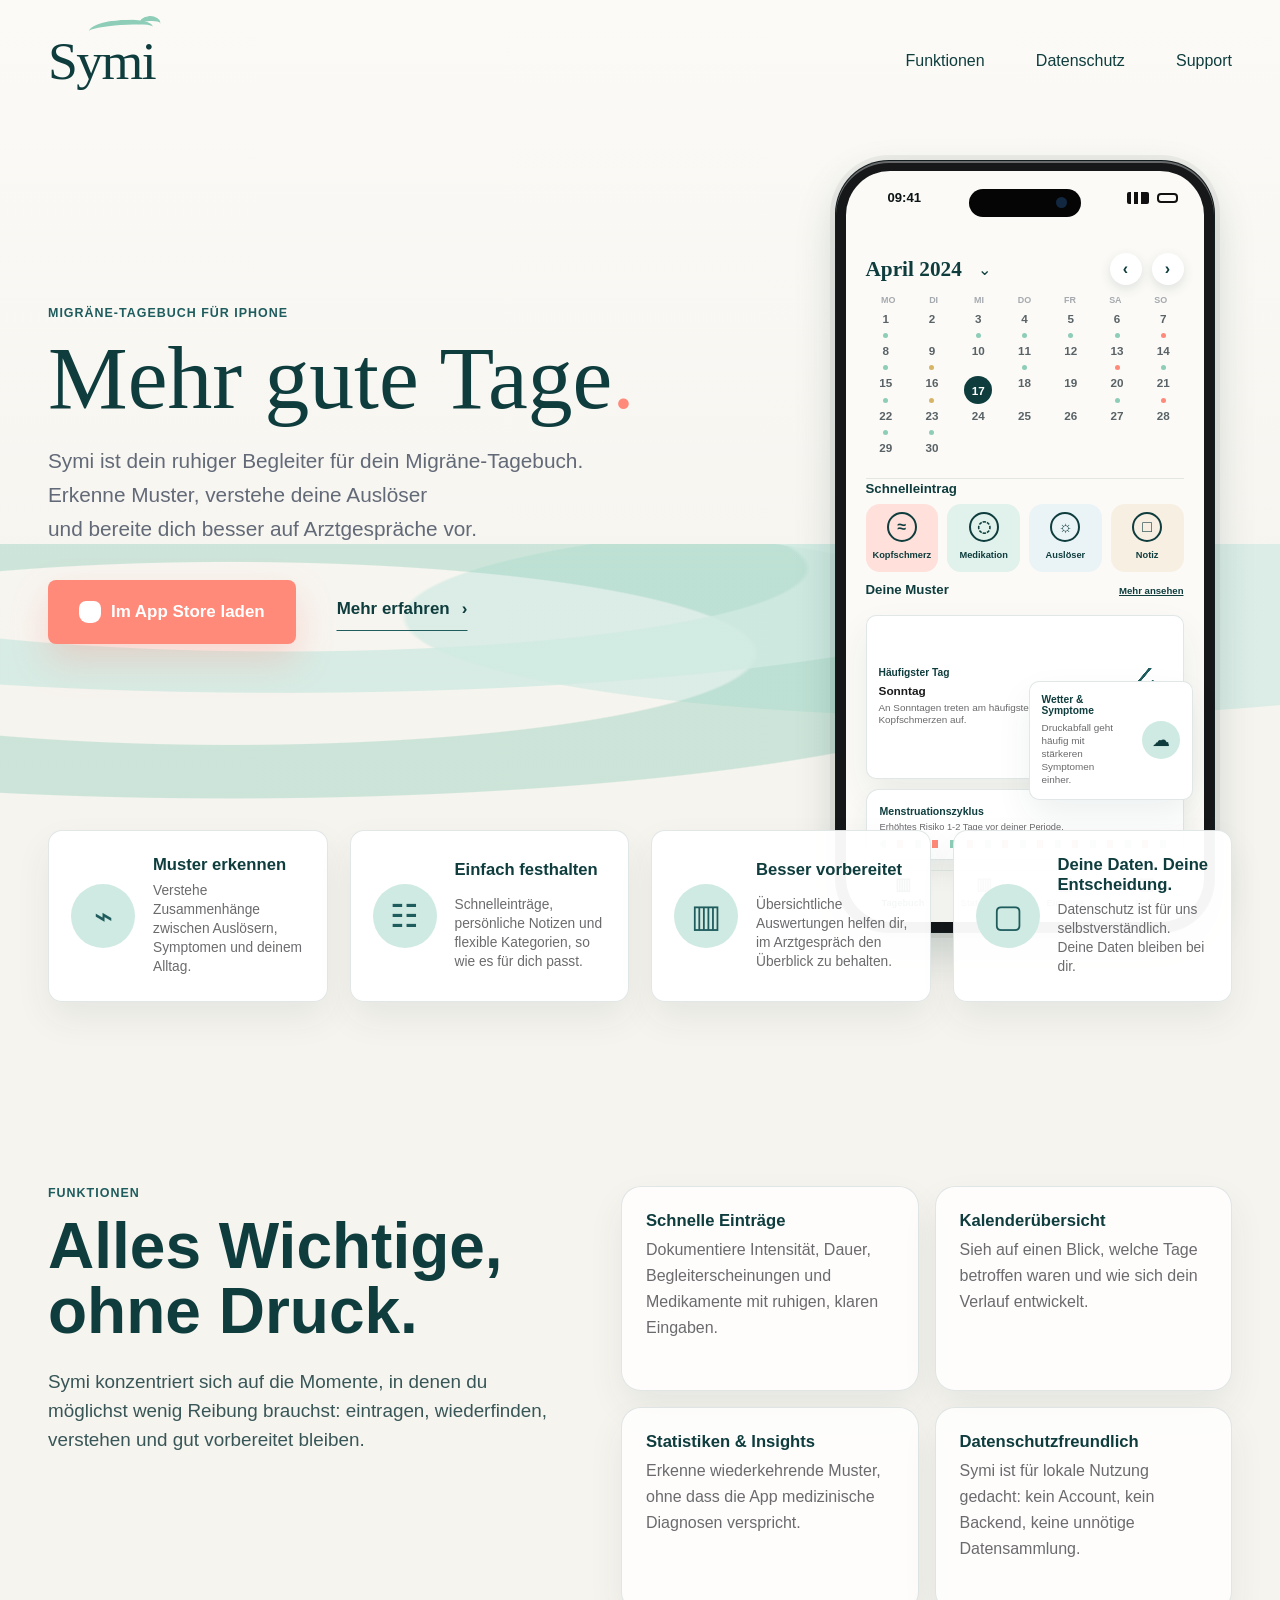
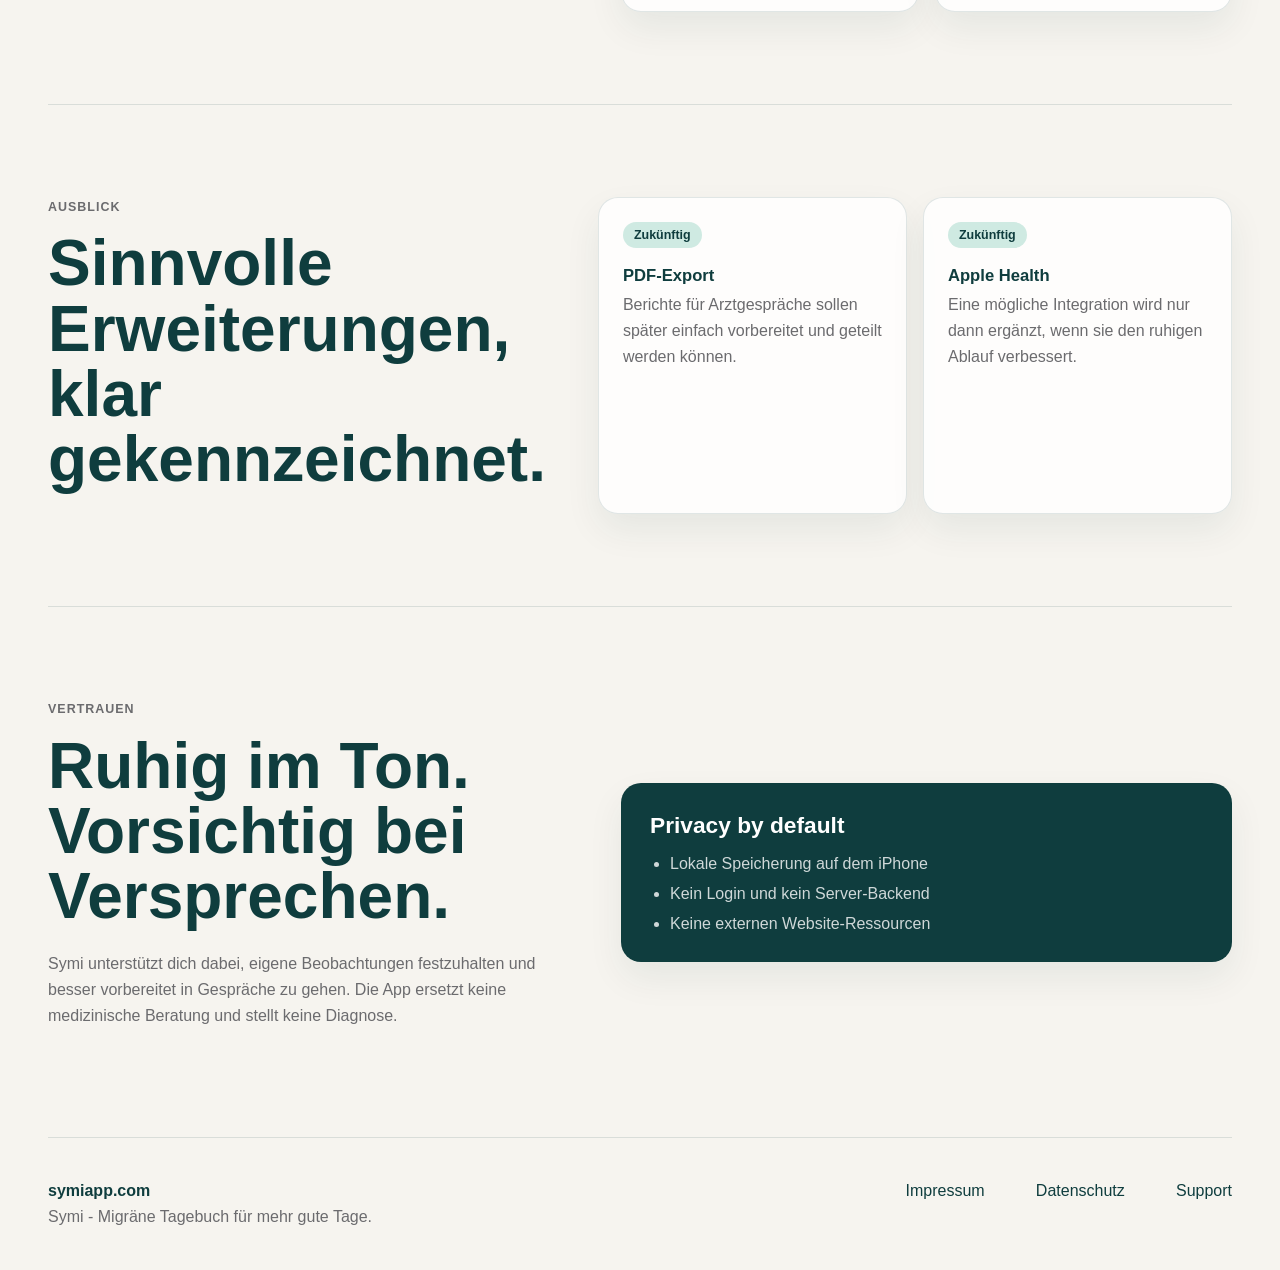
==== index.html @ 0ad56553 "init" ====
<!doctype html>
<html lang="de">
  <head>
    <meta charset="utf-8">
    <meta name="viewport" content="width=device-width, initial-scale=1">
    <title>Symi - Migräne Tagebuch</title>
    <meta name="description" content="Symi hilft dir, Migräne-Einträge einfach festzuhalten, Muster zu erkennen und mehr gute Tage zu schaffen.">
    <meta name="theme-color" content="#0F3D3E">
    <meta name="color-scheme" content="light">
    <link rel="canonical" href="https://symiapp.com/">
    <link rel="icon" href="/favicon.png" type="image/png">
    <link rel="apple-touch-icon" href="/apple-touch-icon.png">

    <meta property="og:type" content="website">
    <meta property="og:site_name" content="Symi">
    <meta property="og:title" content="Symi - Migräne Tagebuch">
    <meta property="og:description" content="Symi hilft dir, Migräne-Einträge einfach festzuhalten, Muster zu erkennen und mehr gute Tage zu schaffen.">
    <meta property="og:url" content="https://symiapp.com/">
    <meta property="og:image" content="https://symiapp.com/assets/icon-1024.png">
    <meta name="twitter:card" content="summary_large_image">
    <meta name="twitter:title" content="Symi - Migräne Tagebuch">
    <meta name="twitter:description" content="Symi hilft dir, Migräne-Einträge einfach festzuhalten, Muster zu erkennen und mehr gute Tage zu schaffen.">
    <link rel="stylesheet" href="/styles.css">
    <script type="application/ld+json">
      {
        "@context": "https://schema.org",
        "@type": "SoftwareApplication",
        "name": "Symi",
        "applicationCategory": "HealthApplication",
        "operatingSystem": "iOS",
        "description": "Symi hilft dir, Migräne-Einträge einfach festzuhalten, Muster zu erkennen und Arztgespräche besser vorzubereiten.",
        "url": "https://symiapp.com/"
      }
    </script>
  </head>
  <body>
    <header class="site-header" aria-label="Hauptnavigation">
      <a class="brand wordmark" href="/" aria-label="Symi Startseite">
        <span class="wordmark-wave" aria-hidden="true"></span>
        <span>Symi</span>
      </a>
      <nav class="nav-links" aria-label="Seitennavigation">
        <a href="#funktionen">Funktionen</a>
        <a href="/privacy/">Datenschutz</a>
        <a href="/support.html">Support</a>
      </nav>
    </header>

    <main>
      <section class="hero" aria-labelledby="hero-title">
        <div class="hero-copy">
          <p class="eyebrow">Migräne-Tagebuch für iPhone</p>
          <h1 id="hero-title">Mehr gute Tage<span>.</span></h1>
          <p class="hero-subline">
            Symi ist dein ruhiger Begleiter für dein Migräne-Tagebuch.<br>
            Erkenne Muster, verstehe deine Auslöser<br>
            und bereite dich besser auf Arztgespräche vor.
          </p>
          <div class="hero-actions" id="app-store">
            <a class="button button-primary" href="https://apps.apple.com/app/id6761906025" rel="noopener">
              <span class="apple-mark" aria-hidden="true"></span>
              Im App Store laden
            </a>
            <a class="button button-secondary" href="#funktionen">Mehr erfahren <span aria-hidden="true">›</span></a>
          </div>
        </div>

        <div class="product-stage" aria-label="Symi App Vorschau">
          <div class="phone" role="img" aria-label="Vorschau der Symi App mit Kalender, schnellem Eintrag und Musterkarten">
            <div class="phone-status" aria-hidden="true">
              <span>09:41</span>
              <i></i>
              <b></b>
            </div>
            <div class="phone-island"></div>
            <div class="app-screen">
              <div class="app-topbar">
                <strong>April 2024</strong>
                <span aria-hidden="true">⌄</span>
                <div class="calendar-arrows" aria-hidden="true"><i>‹</i><i>›</i></div>
              </div>
              <div class="calendar-card">
                <div class="weekdays" aria-hidden="true"><span>MO</span><span>DI</span><span>MI</span><span>DO</span><span>FR</span><span>SA</span><span>SO</span></div>
                <div class="calendar-grid" aria-hidden="true">
                  <span>1<i></i></span><span>2</span><span>3<i></i></span><span>4<i></i></span><span>5<i></i></span><span>6<i></i></span><span>7<i class="coral"></i></span>
                  <span>8<i></i></span><span>9<i class="gold"></i></span><span>10</span><span>11<i></i></span><span>12</span><span>13<i class="coral"></i></span><span>14<i></i></span>
                  <span>15<i></i></span><span>16<i class="gold"></i></span><span class="selected">17</span><span>18</span><span>19</span><span>20<i></i></span><span>21<i class="coral"></i></span>
                  <span>22<i></i></span><span>23<i></i></span><span>24</span><span>25</span><span>26</span><span>27</span><span>28</span>
                  <span>29</span><span>30</span><span></span><span></span><span></span><span></span><span></span>
                </div>
              </div>
              <div class="quick-entry">
                <p>Schnelleintrag</p>
                <div>
                  <button type="button" class="entry-chip coral"><span>≈</span>Kopfschmerz</button>
                  <button type="button" class="entry-chip sage"><span>◌</span>Medikation</button>
                  <button type="button" class="entry-chip blue"><span>☼</span>Auslöser</button>
                  <button type="button" class="entry-chip cream"><span>□</span>Notiz</button>
                </div>
              </div>
              <div class="patterns-head">
                <strong>Deine Muster</strong>
                <a href="#funktionen">Mehr ansehen</a>
              </div>
              <div class="insight-card">
                <div>
                  <strong>Häufigster Tag</strong>
                  <b>Sonntag</b>
                  <p>An Sonntagen treten am häufigsten Kopfschmerzen auf.</p>
                </div>
                <span class="mini-chart" aria-hidden="true"></span>
              </div>
              <div class="insight-card small">
                <div>
                  <strong>Wetter & Symptome</strong>
                  <p>Druckabfall geht häufig mit stärkeren Symptomen einher.</p>
                </div>
                <span class="cloud-mark" aria-hidden="true">☁</span>
              </div>
              <div class="cycle-card">
                <strong>Menstruationszyklus</strong>
                <p>Erhöhtes Risiko 1-2 Tage vor deiner Periode.</p>
                <span aria-hidden="true"></span>
              </div>
              <div class="tabbar" aria-hidden="true">
                <span class="active">Tagebuch</span>
                <span>Statistiken</span>
                <span>Einträge</span>
                <span>Mehr</span>
              </div>
            </div>
          </div>
        </div>
      </section>

      <section class="benefit-strip" id="funktionen" aria-label="Nutzen">
        <article>
          <span class="benefit-icon chart-icon" aria-hidden="true"></span>
          <h2>Muster erkennen</h2>
          <p>Verstehe Zusammenhänge zwischen Auslösern, Symptomen und deinem Alltag.</p>
        </article>
        <article>
          <span class="benefit-icon list-icon" aria-hidden="true"></span>
          <h2>Einfach festhalten</h2>
          <p>Schnelleinträge, persönliche Notizen und flexible Kategorien, so wie es für dich passt.</p>
        </article>
        <article>
          <span class="benefit-icon bars-icon" aria-hidden="true"></span>
          <h2>Besser vorbereitet</h2>
          <p>Übersichtliche Auswertungen helfen dir, im Arztgespräch den Überblick zu behalten.</p>
        </article>
        <article>
          <span class="benefit-icon lock-icon" aria-hidden="true"></span>
          <h2>Deine Daten. Deine Entscheidung.</h2>
          <p>Datenschutz ist für uns selbstverständlich. Deine Daten bleiben bei dir.</p>
        </article>
      </section>

      <section class="section two-column" aria-labelledby="features-title">
        <div>
          <p class="eyebrow">Funktionen</p>
          <h2 id="features-title">Alles Wichtige, ohne Druck.</h2>
          <p class="section-lead">
            Symi konzentriert sich auf die Momente, in denen du möglichst wenig Reibung brauchst:
            eintragen, wiederfinden, verstehen und gut vorbereitet bleiben.
          </p>
        </div>
        <div class="feature-list">
          <article class="feature-card">
            <h3>Schnelle Einträge</h3>
            <p>Dokumentiere Intensität, Dauer, Begleiterscheinungen und Medikamente mit ruhigen, klaren Eingaben.</p>
          </article>
          <article class="feature-card">
            <h3>Kalenderübersicht</h3>
            <p>Sieh auf einen Blick, welche Tage betroffen waren und wie sich dein Verlauf entwickelt.</p>
          </article>
          <article class="feature-card">
            <h3>Statistiken & Insights</h3>
            <p>Erkenne wiederkehrende Muster, ohne dass die App medizinische Diagnosen verspricht.</p>
          </article>
          <article class="feature-card">
            <h3>Datenschutzfreundlich</h3>
            <p>Symi ist für lokale Nutzung gedacht: kein Account, kein Backend, keine unnötige Datensammlung.</p>
          </article>
        </div>
      </section>

      <section class="section roadmap" aria-labelledby="roadmap-title">
        <div>
          <p class="eyebrow">Ausblick</p>
          <h2 id="roadmap-title">Sinnvolle Erweiterungen, klar gekennzeichnet.</h2>
        </div>
        <div class="roadmap-items">
          <article>
            <span>Zukünftig</span>
            <h3>PDF-Export</h3>
            <p>Berichte für Arztgespräche sollen später einfach vorbereitet und geteilt werden können.</p>
          </article>
          <article>
            <span>Zukünftig</span>
            <h3>Apple Health</h3>
            <p>Eine mögliche Integration wird nur dann ergänzt, wenn sie den ruhigen Ablauf verbessert.</p>
          </article>
        </div>
      </section>

      <section class="section trust" id="datenschutz" aria-labelledby="trust-title">
        <div class="trust-content">
          <p class="eyebrow">Vertrauen</p>
          <h2 id="trust-title">Ruhig im Ton. Vorsichtig bei Versprechen.</h2>
          <p>
            Symi unterstützt dich dabei, eigene Beobachtungen festzuhalten und besser vorbereitet in Gespräche zu gehen.
            Die App ersetzt keine medizinische Beratung und stellt keine Diagnose.
          </p>
        </div>
        <div class="privacy-panel">
          <strong>Privacy by default</strong>
          <ul>
            <li>Lokale Speicherung auf dem iPhone</li>
            <li>Kein Login und kein Server-Backend</li>
            <li>Keine externen Website-Ressourcen</li>
          </ul>
        </div>
      </section>
    </main>

    <footer class="site-footer">
      <div>
        <strong>symiapp.com</strong>
        <p>Symi - Migräne Tagebuch für mehr gute Tage.</p>
      </div>
      <nav aria-label="Footer">
        <a href="/impressum.html">Impressum</a>
        <a href="/privacy/">Datenschutz</a>
        <a href="/support.html">Support</a>
      </nav>
    </footer>
  </body>
</html>
---- styles.css ----
:root {
  --petrol: #0f3d3e;
  --petrol-light: #1f5c5e;
  --sage: #8ecdb8;
  --sage-soft: #cfeae2;
  --coral: #ff8a7a;
  --coral-soft: #ffd1c9;
  --warm: #f6f4ef;
  --card: #ffffff;
  --text: #1c1c1e;
  --muted: #6b6b6e;
  --line: rgba(15, 61, 62, 0.12);
  --shadow: 0 24px 70px rgba(15, 61, 62, 0.16);
  --serif: ui-serif, "New York", "Iowan Old Style", "Palatino Linotype", Palatino, Georgia, serif;
  font-family: -apple-system, BlinkMacSystemFont, "SF Pro Display", "SF Pro Text", "Segoe UI", sans-serif;
  color: var(--text);
  background: var(--warm);
}

* {
  box-sizing: border-box;
}

html {
  overflow-x: clip;
  scroll-behavior: smooth;
}

body {
  min-width: 320px;
  margin: 0;
  overflow-x: clip;
  background: linear-gradient(180deg, #fbfaf6 0%, var(--warm) 44rem);
  color: var(--text);
}

body::before {
  position: absolute;
  top: 34rem;
  left: 0;
  z-index: 0;
  width: 100%;
  height: 19rem;
  content: "";
  background:
    radial-gradient(120% 80% at 22% 8%, transparent 0 34%, rgba(207, 234, 226, 0.82) 34.4% 51%, transparent 51.4%),
    radial-gradient(120% 88% at 18% 36%, transparent 0 34%, rgba(142, 205, 184, 0.42) 34.4% 54%, transparent 54.4%),
    radial-gradient(110% 78% at 78% 24%, rgba(207, 234, 226, 0.72) 0 42%, transparent 42.4%);
  opacity: 0.95;
  pointer-events: none;
}

a {
  color: inherit;
  text-decoration: none;
}

img {
  display: block;
  max-width: 100%;
}

.site-header,
.hero,
.benefit-strip,
.section,
.site-footer,
.simple-page {
  position: relative;
  z-index: 1;
  width: min(1490px, calc(100% - 96px));
  margin-inline: auto;
}

.site-header {
  display: flex;
  align-items: center;
  justify-content: space-between;
  gap: 24px;
  padding: 38px 0 0;
}

.brand {
  display: inline-flex;
  align-items: center;
  position: relative;
  gap: 12px;
  color: var(--petrol);
  font-family: var(--serif);
  font-size: clamp(3rem, 4.2vw, 4.8rem);
  font-weight: 500;
  line-height: 0.86;
  letter-spacing: -0.03em;
}

.wordmark-wave {
  position: absolute;
  top: -18px;
  right: 2px;
  width: 64px;
  height: 18px;
  border-top: 5px solid var(--sage);
  border-radius: 50%;
  transform: rotate(-4deg);
}

.wordmark-wave::after {
  position: absolute;
  top: -7px;
  right: -8px;
  width: 22px;
  height: 12px;
  border-top: 5px solid var(--sage);
  border-radius: 50%;
  content: "";
}

.nav-links,
.site-footer nav {
  display: flex;
  align-items: center;
  gap: clamp(32px, 4vw, 62px);
  color: var(--petrol);
  font-size: clamp(1rem, 1.2vw, 1.28rem);
  font-weight: 520;
}

.nav-links a,
.site-footer a {
  border-radius: 999px;
}

.nav-links a:focus-visible,
.site-footer a:focus-visible,
.button:focus-visible,
.entry-chip:focus-visible {
  outline: 3px solid rgba(255, 138, 122, 0.42);
  outline-offset: 4px;
}

.hero {
  display: grid;
  grid-template-columns: minmax(500px, 1fr) minmax(310px, 0.56fr);
  gap: 28px;
  align-items: center;
  min-height: 0;
  padding: 76px 0 74px;
}

.eyebrow {
  margin: 0 0 14px;
  color: var(--petrol-light);
  font-size: 0.78rem;
  font-weight: 760;
  letter-spacing: 0.08em;
  text-transform: uppercase;
}

h1,
h2,
h3,
p {
  margin-top: 0;
}

h1 {
  max-width: 860px;
  margin-bottom: 22px;
  color: var(--petrol);
  font-family: var(--serif);
  font-size: clamp(5rem, 7vw, 8.9rem);
  font-weight: 500;
  line-height: 0.98;
  letter-spacing: 0;
}

h1 span {
  color: var(--coral);
}

.hero-subline {
  max-width: 760px;
  margin-bottom: 34px;
  color: #626977;
  font-size: clamp(1.3rem, 1.6vw, 1.62rem);
  line-height: 1.64;
}

.hero-actions {
  display: flex;
  flex-wrap: wrap;
  gap: 40px;
  align-items: center;
  margin-bottom: 20px;
}

.button {
  display: inline-flex;
  align-items: center;
  justify-content: center;
  min-height: 64px;
  padding: 0 30px;
  border: 1px solid transparent;
  border-radius: 8px;
  font-size: 1.06rem;
  font-weight: 760;
  transition: transform 180ms ease, box-shadow 180ms ease, background 180ms ease;
}

.button:hover {
  transform: translateY(-2px);
}

.button-primary {
  background: var(--coral);
  color: white;
  box-shadow: 0 16px 36px rgba(255, 138, 122, 0.28);
}

.button-secondary {
  min-height: 38px;
  padding: 0 0 7px;
  border-color: transparent;
  border-bottom-color: var(--petrol-light);
  border-radius: 0;
  background: transparent;
  color: var(--petrol);
  box-shadow: none;
  gap: 12px;
}

.apple-mark {
  display: inline-grid;
  width: 22px;
  height: 22px;
  place-items: center;
  margin-right: 10px;
  border-radius: 7px 7px 9px 9px;
  background: white;
  color: white;
  font-size: 0;
}

.trust-note {
  max-width: 520px;
  color: var(--muted);
  font-size: 0.98rem;
  line-height: 1.55;
}

.product-stage {
  position: relative;
  display: grid;
  place-items: center;
  align-self: end;
  height: 650px;
  min-height: 650px;
}

.product-stage::before {
  display: none;
}

.phone {
  position: absolute;
  top: 0;
  left: 50%;
  width: min(380px, 30vw);
  aspect-ratio: 0.492;
  padding: 10px;
  border: 1px solid rgba(15, 61, 62, 0.16);
  border-radius: 54px;
  background: #151719;
  box-shadow:
    0 2px 0 rgba(255, 255, 255, 0.35) inset,
    0 18px 40px rgba(15, 61, 62, 0.18),
    0 0 0 5px rgba(0, 0, 0, 0.05);
  transform: translateX(-50%);
}

.phone-island {
  position: absolute;
  top: 28px;
  left: 50%;
  z-index: 3;
  width: 112px;
  height: 28px;
  border-radius: 999px;
  background: #050506;
  transform: translateX(-50%);
}

.phone-island::after {
  position: absolute;
  top: 8px;
  right: 14px;
  width: 11px;
  height: 11px;
  border-radius: 50%;
  background: #112840;
  content: "";
}

.phone-status {
  position: absolute;
  top: 29px;
  right: 28px;
  left: 28px;
  z-index: 4;
  display: flex;
  align-items: center;
  justify-content: space-between;
  padding-inline: 24px 8px;
  color: #0b1314;
  font-size: 0.82rem;
  font-weight: 800;
}

.phone-status i {
  width: 22px;
  height: 12px;
  margin-left: auto;
  border-radius: 2px;
  background: linear-gradient(90deg, #111 18%, transparent 18% 32%, #111 32% 50%, transparent 50% 64%, #111 64%);
}

.phone-status b {
  width: 21px;
  height: 10px;
  margin-left: 8px;
  border: 2px solid #111;
  border-radius: 4px;
}

.app-screen {
  display: grid;
  grid-template-rows: auto auto auto auto 1fr auto auto;
  height: 100%;
  gap: 10px;
  padding: 82px 20px 14px;
  overflow: hidden;
  border-radius: 44px;
  background: #fbfaf6;
}

.app-topbar,
.insight-card {
  display: flex;
  align-items: center;
  gap: 16px;
}

.app-topbar {
  justify-content: flex-start;
  color: var(--petrol);
}

.app-topbar strong {
  display: inline-block;
  color: var(--petrol);
  font-family: var(--serif);
  font-size: 1.33rem;
  font-weight: 600;
}

.calendar-arrows {
  display: flex;
  gap: 10px;
  margin-left: auto;
}

.calendar-arrows i {
  display: grid;
  width: 32px;
  height: 32px;
  place-items: center;
  border-radius: 50%;
  background: white;
  box-shadow: 0 4px 12px rgba(15, 61, 62, 0.12);
  color: var(--petrol);
  font-style: normal;
  font-weight: 800;
}

.quick-entry {
  padding-top: 2px;
  border-top: 1px solid rgba(15, 61, 62, 0.1);
}

.quick-entry p,
.patterns-head strong {
  margin: 0 0 8px;
  color: var(--petrol);
  font-size: 0.83rem;
  font-weight: 800;
}

.quick-entry > div {
  display: grid;
  grid-template-columns: repeat(4, minmax(0, 1fr));
  gap: 9px;
}

.entry-chip {
  display: grid;
  gap: 5px;
  min-height: 68px;
  padding: 8px 4px;
  border: 0;
  border-radius: 14px;
  color: var(--petrol);
  font: inherit;
  font-size: 0.58rem;
  font-weight: 720;
  line-height: 1.05;
}

.entry-chip span {
  display: grid;
  width: 30px;
  height: 30px;
  place-items: center;
  margin-inline: auto;
  border: 2px solid currentColor;
  border-radius: 50%;
  font-size: 1rem;
}

.entry-chip.coral {
  background: #ffe0da;
}

.entry-chip.sage {
  background: #e1f1eb;
}

.entry-chip.blue {
  background: #eaf4f7;
}

.entry-chip.cream {
  background: #f8efe3;
}

.calendar-card,
.insight-card,
.feature-card,
.benefit-strip article,
.roadmap article,
.privacy-panel {
  border: 1px solid var(--line);
  border-radius: 20px;
  background: rgba(255, 255, 255, 0.82);
  box-shadow: 0 16px 36px rgba(15, 61, 62, 0.07);
}

.calendar-card {
  padding: 0;
  border: 0;
  background: transparent;
  box-shadow: none;
}

.weekdays,
.calendar-grid {
  display: grid;
  grid-template-columns: repeat(7, 1fr);
}

.weekdays {
  margin-bottom: 7px;
  color: #a5aaaf;
  font-size: 0.56rem;
  font-weight: 800;
  text-align: center;
}

.calendar-grid {
  gap: 5px 6px;
}

.calendar-grid span {
  position: relative;
  display: grid;
  min-height: 27px;
  place-items: start center;
  color: #596266;
  font-size: 0.73rem;
  font-weight: 720;
}

.calendar-grid span i {
  position: absolute;
  bottom: 1px;
  width: 5px;
  height: 5px;
  border-radius: 50%;
  background: var(--sage);
}

.calendar-grid span i.coral {
  background: var(--coral);
}

.calendar-grid span i.gold {
  background: #d7b566;
}

.calendar-grid .selected {
  width: 28px;
  height: 28px;
  min-height: 28px;
  place-items: center;
  border-radius: 50%;
  background: var(--petrol);
  color: white;
  justify-self: center;
}

.insight-card {
  justify-content: space-between;
  padding: 12px;
  border-radius: 10px;
  background: white;
}

.insight-card strong {
  display: block;
  margin-bottom: 6px;
  color: var(--petrol);
  font-size: 0.64rem;
}

.insight-card b {
  display: block;
  color: var(--text);
  font-size: 0.74rem;
}

.insight-card p {
  margin: 4px 0 0;
  color: var(--muted);
  font-size: 0.62rem;
  line-height: 1.3;
}

.insight-card.small {
  position: absolute;
  right: 21px;
  bottom: 132px;
  width: calc(50% - 25px);
  min-height: 86px;
}

.patterns-head {
  display: flex;
  align-items: baseline;
  justify-content: space-between;
}

.patterns-head a {
  color: var(--petrol);
  font-size: 0.6rem;
  font-weight: 800;
  text-decoration: underline;
}

.mini-chart {
  width: 70px;
  height: 58px;
  background:
    radial-gradient(circle at 9% 78%, var(--petrol-light) 0 2px, transparent 2.4px),
    radial-gradient(circle at 30% 54%, var(--petrol-light) 0 2px, transparent 2.4px),
    radial-gradient(circle at 50% 70%, var(--petrol-light) 0 2px, transparent 2.4px),
    radial-gradient(circle at 70% 25%, var(--petrol-light) 0 2px, transparent 2.4px),
    linear-gradient(130deg, transparent 0 35%, var(--petrol-light) 35.5% 38%, transparent 38.5% 100%);
}

.cloud-mark {
  display: grid;
  flex: 0 0 38px;
  width: 38px;
  height: 38px;
  place-items: center;
  border-radius: 50%;
  background: var(--sage-soft);
  color: var(--petrol);
  font-size: 1.1rem;
}

.cycle-card {
  padding: 11px 13px;
  border: 1px solid var(--line);
  border-radius: 13px;
  background: white;
  box-shadow: 0 12px 24px rgba(15, 61, 62, 0.07);
}

.cycle-card strong {
  color: var(--petrol);
  font-size: 0.66rem;
}

.cycle-card p {
  margin: 3px 0 8px;
  color: var(--muted);
  font-size: 0.58rem;
}

.cycle-card span {
  display: block;
  height: 8px;
  border-radius: 999px;
  background: repeating-linear-gradient(90deg, var(--sage) 0 6px, transparent 6px 17px, var(--coral) 17px 23px, transparent 23px 35px);
}

.tabbar {
  display: grid;
  grid-template-columns: repeat(4, 1fr);
  gap: 6px;
  padding-top: 3px;
  border-top: 1px solid rgba(15, 61, 62, 0.08);
  color: #81878a;
  font-size: 0.58rem;
  font-weight: 700;
  text-align: center;
}

.tabbar span::before {
  display: block;
  margin-bottom: 3px;
  color: inherit;
  font-size: 1.05rem;
  content: "▥";
}

.tabbar .active {
  color: var(--petrol);
}

.benefit-strip {
  display: grid;
  grid-template-columns: repeat(4, 1fr);
  gap: 22px;
  margin-top: -54px;
  padding-bottom: 92px;
}

.benefit-strip article {
  display: grid;
  grid-template-columns: 64px 1fr;
  column-gap: 18px;
  align-items: center;
  min-height: 122px;
  padding: 24px 22px;
  border-radius: 14px;
  background: rgba(255, 255, 255, 0.96);
}

.benefit-icon {
  display: grid;
  grid-row: 1 / span 2;
  width: 64px;
  height: 64px;
  place-items: center;
  border-radius: 50%;
  background: var(--sage-soft);
  color: var(--petrol);
}

.benefit-strip h2,
.feature-card h3,
.roadmap h3 {
  grid-column: 2;
  margin-bottom: 6px;
  color: var(--petrol);
  font-size: 1.04rem;
  line-height: 1.2;
}

.benefit-strip p,
.feature-card p,
.roadmap p,
.trust p,
.simple-page p,
.simple-page li {
  color: var(--muted);
  line-height: 1.62;
}

.benefit-strip p {
  grid-column: 2;
  margin: 0;
  font-size: 0.86rem;
  line-height: 1.38;
}

.chart-icon::before,
.list-icon::before,
.bars-icon::before,
.lock-icon::before {
  color: var(--petrol-light);
  font-size: 2rem;
  font-weight: 500;
}

.chart-icon::before {
  content: "⌁";
}

.list-icon::before {
  content: "☷";
}

.bars-icon::before {
  content: "▥";
}

.lock-icon::before {
  content: "▢";
}

.section {
  padding: 92px 0;
}

.two-column,
.trust {
  display: grid;
  grid-template-columns: 0.82fr 1fr;
  gap: 72px;
  align-items: start;
}

.section h2,
.simple-page h1 {
  max-width: 650px;
  margin-bottom: 22px;
  color: var(--petrol);
  font-size: clamp(2.45rem, 5vw, 4.25rem);
  line-height: 1.02;
  letter-spacing: 0;
}

.section-lead {
  max-width: 560px;
  color: #385657;
  font-size: 1.18rem;
  line-height: 1.55;
}

.feature-list {
  display: grid;
  grid-template-columns: repeat(2, 1fr);
  gap: 16px;
}

.feature-card {
  min-height: 205px;
  padding: 24px;
}

.roadmap {
  display: grid;
  grid-template-columns: 0.76fr 1fr;
  gap: 52px;
  border-block: 1px solid var(--line);
}

.roadmap-items {
  display: grid;
  grid-template-columns: repeat(2, 1fr);
  gap: 16px;
}

.roadmap article {
  padding: 24px;
}

.roadmap span {
  display: inline-block;
  margin-bottom: 18px;
  padding: 6px 11px;
  border-radius: 999px;
  background: var(--sage-soft);
  color: var(--petrol);
  font-size: 0.78rem;
  font-weight: 760;
}

.trust {
  align-items: center;
}

.privacy-panel {
  padding: 28px;
  background: var(--petrol);
  color: white;
}

.privacy-panel strong {
  display: block;
  margin-bottom: 16px;
  font-size: 1.42rem;
}

.privacy-panel ul {
  display: grid;
  gap: 12px;
  margin: 0;
  padding-left: 20px;
}

.privacy-panel li {
  color: rgba(255, 255, 255, 0.8);
}

.site-footer {
  display: flex;
  align-items: flex-start;
  justify-content: space-between;
  gap: 28px;
  padding: 44px 0;
  border-top: 1px solid var(--line);
  color: var(--petrol);
}

.site-footer p {
  margin: 8px 0 0;
  color: var(--muted);
}

.simple-page {
  max-width: 820px;
  padding: 72px 0 120px;
}

.simple-page h1 {
  font-size: clamp(2.6rem, 8vw, 5rem);
}

.simple-page h2 {
  margin-top: 42px;
  color: var(--petrol);
}

.simple-page a {
  color: var(--petrol);
  font-weight: 720;
  text-decoration: underline;
  text-decoration-color: rgba(15, 61, 62, 0.28);
  text-underline-offset: 4px;
}

.simple-card {
  padding: 26px;
  border: 1px solid var(--line);
  border-radius: 20px;
  background: white;
  box-shadow: 0 16px 36px rgba(15, 61, 62, 0.06);
}

@media (max-width: 900px) {
  .site-header {
    align-items: flex-start;
  }

  .nav-links {
    gap: 14px;
    font-size: 0.9rem;
  }

  .hero,
  .two-column,
  .roadmap,
  .trust {
    grid-template-columns: 1fr;
  }

  .hero {
    gap: 30px;
    min-height: auto;
    padding-top: 54px;
  }

  .product-stage {
    min-height: auto;
  }

  .benefit-strip {
    grid-template-columns: repeat(2, 1fr);
    margin-top: 0;
  }
}

@media (min-width: 901px) and (max-width: 1100px) {
  .site-header,
  .hero,
  .benefit-strip,
  .section,
  .site-footer,
  .simple-page {
    width: min(100% - 96px, 1120px);
  }

  body::before {
    top: 29rem;
    height: 17rem;
  }

  .brand {
    font-size: 3.55rem;
  }

  .hero {
    grid-template-columns: minmax(440px, 1fr) minmax(260px, 0.56fr);
    gap: 20px;
    padding: 42px 0 18px;
  }

  h1 {
    max-width: 560px;
    font-size: clamp(4.2rem, 7vw, 5rem);
  }

  .hero-subline {
    font-size: 1.16rem;
    line-height: 1.52;
  }

  .product-stage {
    height: 370px;
    min-height: 370px;
  }

  .phone {
    width: min(252px, 26vw);
  }

  .app-screen {
    gap: 8px;
    padding-inline: 15px;
  }

  .entry-chip {
    min-height: 58px;
  }

  .insight-card.small {
    bottom: 108px;
  }

  .benefit-strip {
    margin-top: -8px;
    gap: 14px;
  }

  .benefit-strip article {
    grid-template-columns: 52px 1fr;
    min-height: 116px;
    padding: 18px;
  }

  .benefit-icon {
    width: 52px;
    height: 52px;
  }

  .benefit-strip h2 {
    font-size: 0.9rem;
  }

  .benefit-strip p {
    font-size: 0.74rem;
  }
}

@media (max-width: 640px) {
  .site-header,
  .hero,
  .benefit-strip,
  .section,
  .site-footer,
  .simple-page {
    width: min(100% - 28px, 1120px);
  }

  .site-header,
  .site-footer {
    flex-direction: column;
  }

  .site-header {
    gap: 18px;
    padding-top: 20px;
  }

  .nav-links,
  .site-footer nav {
    width: 100%;
    justify-content: space-between;
    gap: 10px;
  }

  h1 {
    margin-bottom: 16px;
    font-size: clamp(3.15rem, 15vw, 5.1rem);
  }

  .hero {
    gap: 20px;
    padding: 32px 0 38px;
  }

  .hero-subline {
    margin-bottom: 22px;
    font-size: 1.08rem;
  }

  .hero-actions,
  .button {
    width: 100%;
  }

  .trust-note {
    display: none;
  }

  .product-stage {
    height: 132px;
    min-height: 132px;
    overflow: hidden;
  }

  .product-stage::before {
    width: 260px;
  }

  .phone {
    width: min(158px, 50vw);
    padding: 9px;
    border-radius: 30px;
  }

  .phone-speaker {
    top: 9px;
    width: 48px;
    height: 5px;
  }

  .app-screen {
    gap: 8px;
    padding: 28px 10px 10px;
    border-radius: 23px;
  }

  .app-topbar strong {
    font-size: 0.86rem;
  }

  .quick-entry {
    gap: 5px;
  }

  .entry-chip {
    min-height: 25px;
    font-size: 0.56rem;
  }

  .intensity-card,
  .calendar-card,
  .insight-card {
    padding: 10px;
    border-radius: 14px;
  }

  .scale {
    gap: 5px;
    margin-top: 7px;
  }

  .scale i {
    height: 26px;
  }

  .calendar-head {
    margin-bottom: 8px;
    font-size: 0.72rem;
  }

  .calendar-grid {
    gap: 4px;
  }

  .calendar-grid span {
    border-radius: 5px;
  }

  .insight-icon {
    flex-basis: 28px;
    width: 28px;
    height: 28px;
    border-radius: 10px;
  }

  .insight-card p {
    font-size: 0.62rem;
  }

  .benefit-strip,
  .feature-list,
  .roadmap-items {
    grid-template-columns: 1fr;
  }

  .section {
    padding: 70px 0;
  }

  .benefit-strip {
    padding-bottom: 44px;
  }
}

@media (prefers-reduced-motion: reduce) {
  *,
  *::before,
  *::after {
    scroll-behavior: auto !important;
    transition: none !important;
  }
}
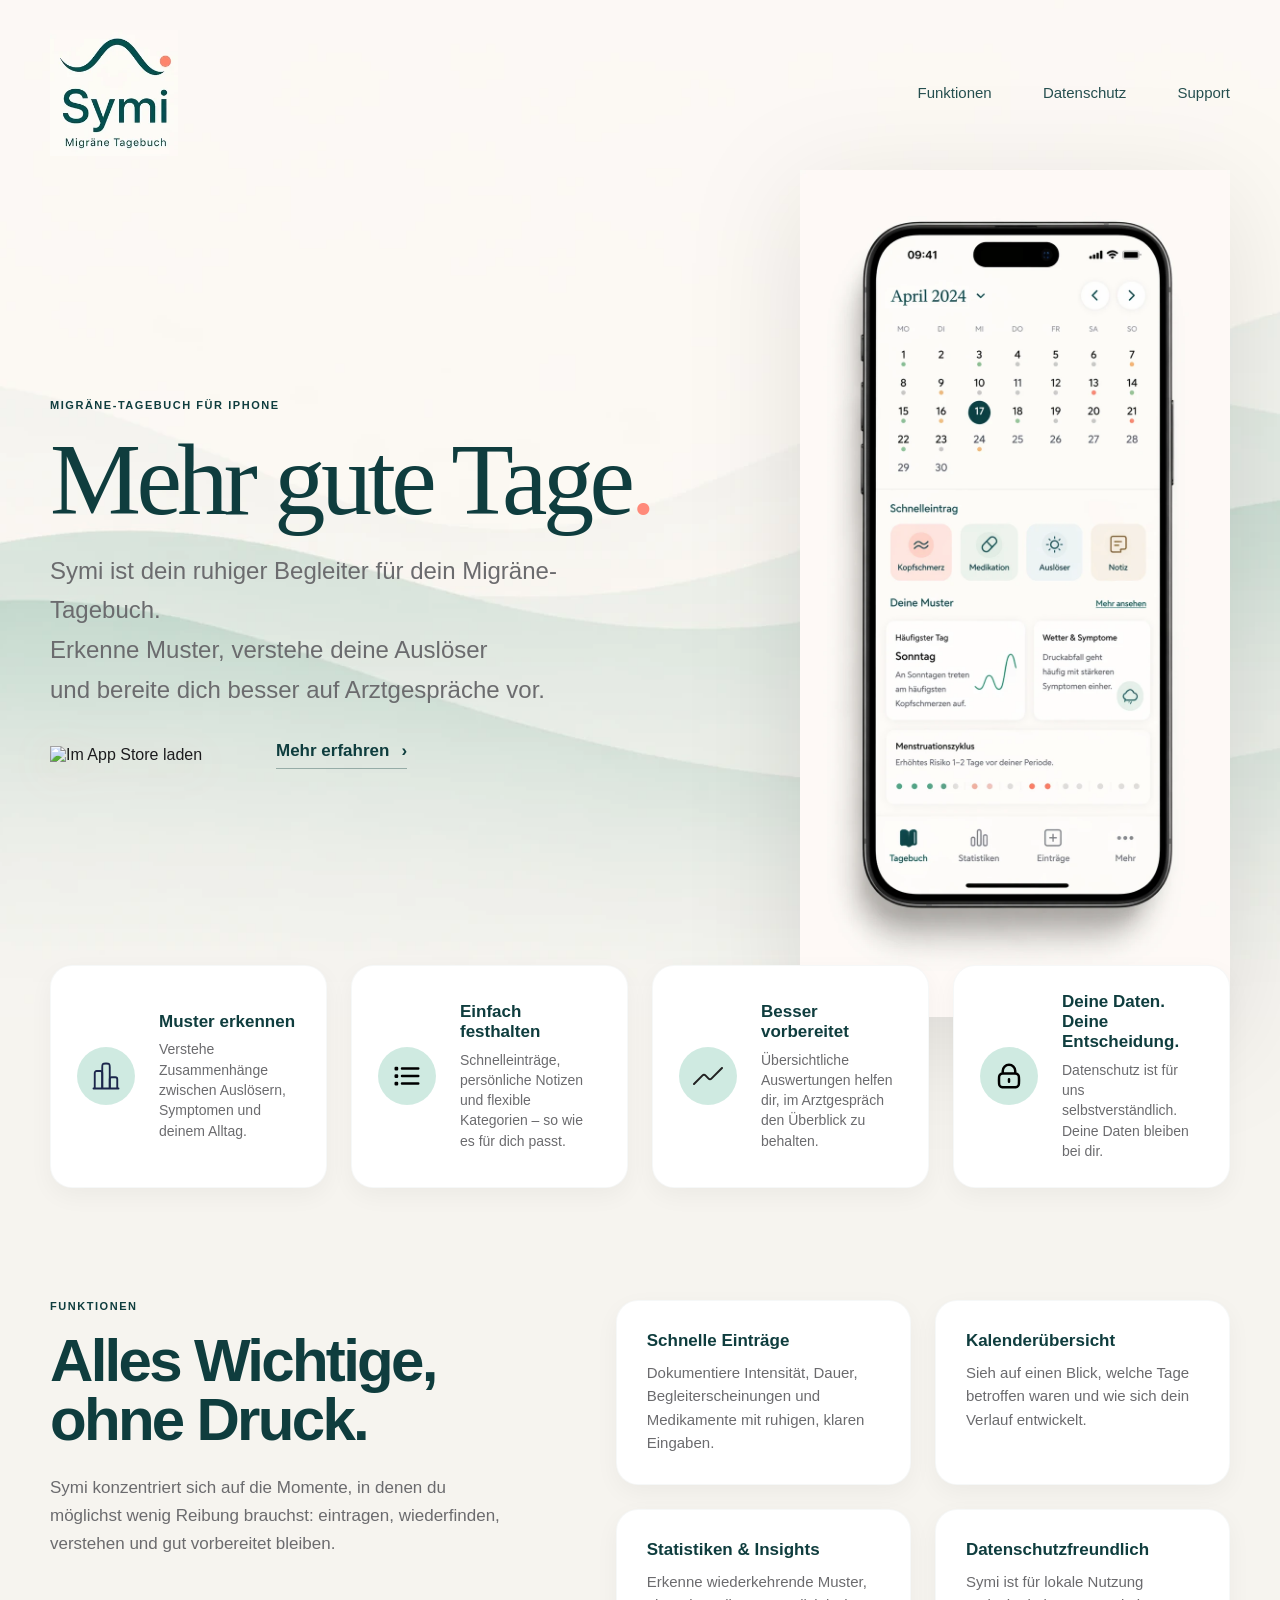
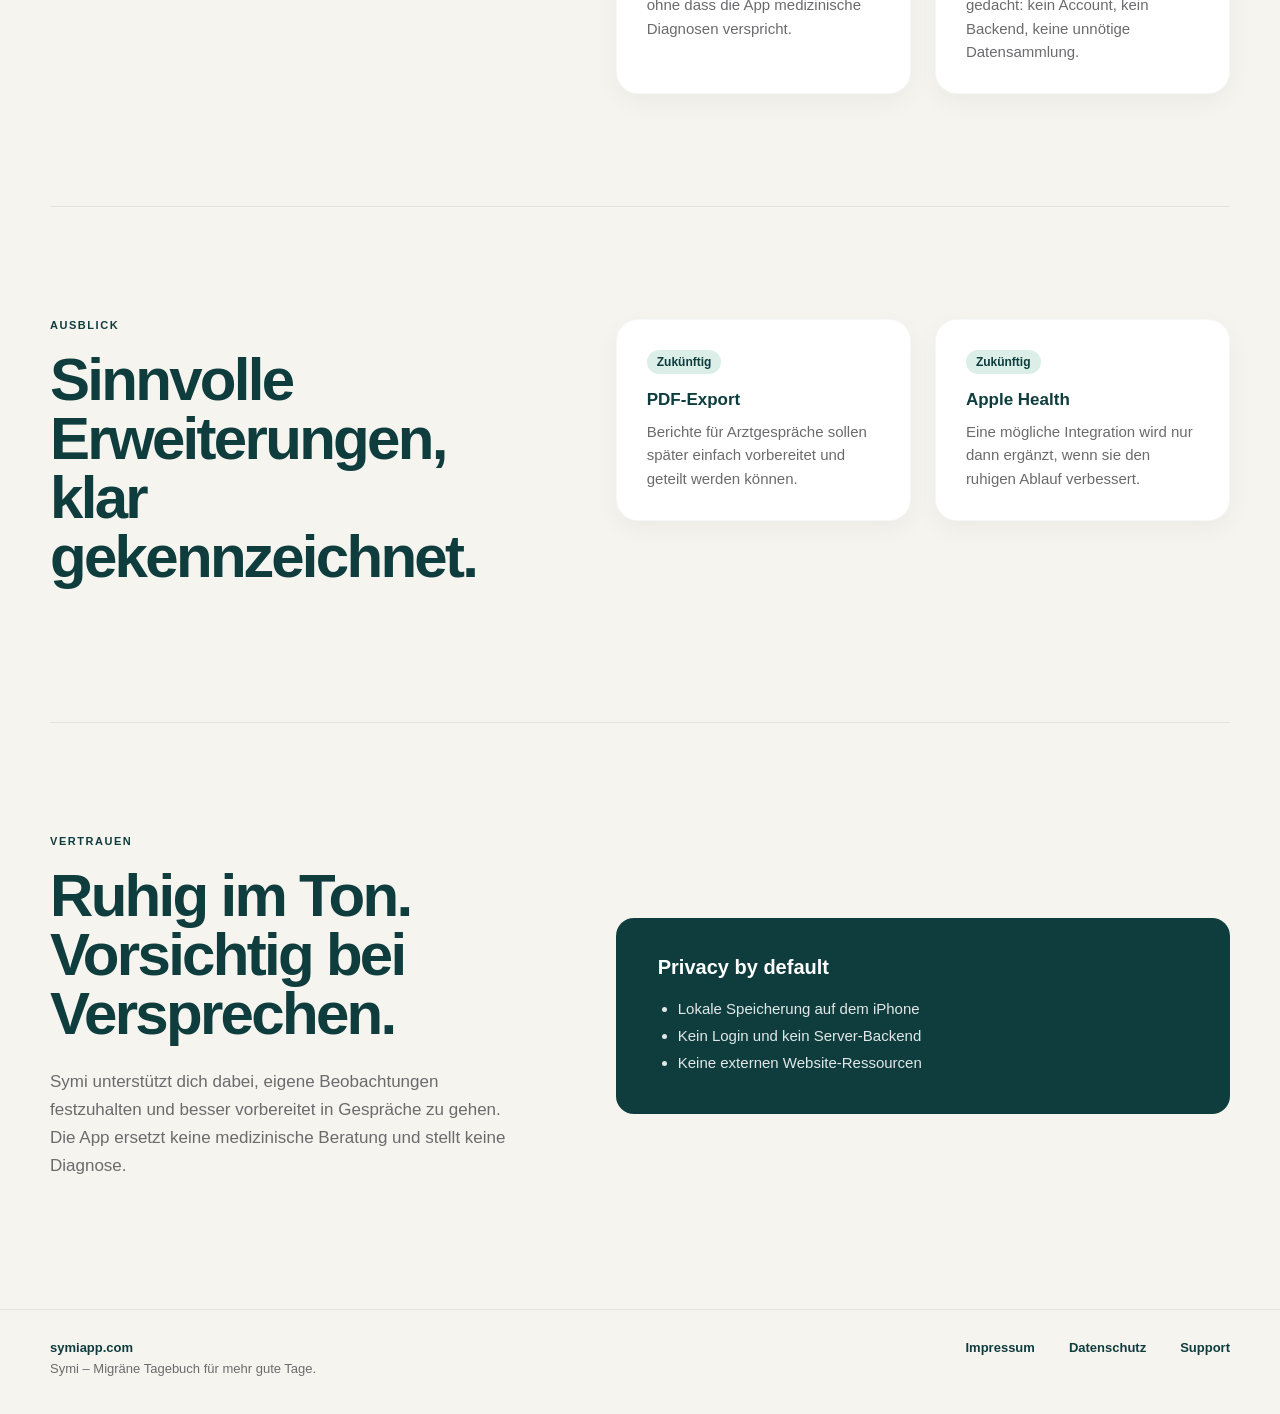
==== commit d9762fce: "rebuild" ====
--- a/index.html
+++ b/index.html
@@ -1,239 +1,192 @@
 <!doctype html>
 <html lang="de">
-  <head>
-    <meta charset="utf-8">
-    <meta name="viewport" content="width=device-width, initial-scale=1">
-    <title>Symi - Migräne Tagebuch</title>
-    <meta name="description" content="Symi hilft dir, Migräne-Einträge einfach festzuhalten, Muster zu erkennen und mehr gute Tage zu schaffen.">
-    <meta name="theme-color" content="#0F3D3E">
-    <meta name="color-scheme" content="light">
-    <link rel="canonical" href="https://symiapp.com/">
-    <link rel="icon" href="/favicon.png" type="image/png">
-    <link rel="apple-touch-icon" href="/apple-touch-icon.png">
 
-    <meta property="og:type" content="website">
-    <meta property="og:site_name" content="Symi">
-    <meta property="og:title" content="Symi - Migräne Tagebuch">
-    <meta property="og:description" content="Symi hilft dir, Migräne-Einträge einfach festzuhalten, Muster zu erkennen und mehr gute Tage zu schaffen.">
-    <meta property="og:url" content="https://symiapp.com/">
-    <meta property="og:image" content="https://symiapp.com/assets/icon-1024.png">
-    <meta name="twitter:card" content="summary_large_image">
-    <meta name="twitter:title" content="Symi - Migräne Tagebuch">
-    <meta name="twitter:description" content="Symi hilft dir, Migräne-Einträge einfach festzuhalten, Muster zu erkennen und mehr gute Tage zu schaffen.">
-    <link rel="stylesheet" href="/styles.css">
-    <script type="application/ld+json">
-      {
-        "@context": "https://schema.org",
-        "@type": "SoftwareApplication",
-        "name": "Symi",
-        "applicationCategory": "HealthApplication",
-        "operatingSystem": "iOS",
-        "description": "Symi hilft dir, Migräne-Einträge einfach festzuhalten, Muster zu erkennen und Arztgespräche besser vorzubereiten.",
-        "url": "https://symiapp.com/"
-      }
-    </script>
-  </head>
-  <body>
-    <header class="site-header" aria-label="Hauptnavigation">
-      <a class="brand wordmark" href="/" aria-label="Symi Startseite">
-        <span class="wordmark-wave" aria-hidden="true"></span>
-        <span>Symi</span>
-      </a>
-      <nav class="nav-links" aria-label="Seitennavigation">
-        <a href="#funktionen">Funktionen</a>
-        <a href="/privacy/">Datenschutz</a>
-        <a href="/support.html">Support</a>
-      </nav>
+<head>
+  <meta charset="utf-8" />
+  <meta name="viewport" content="width=device-width, initial-scale=1" />
+  <title>Symi – Migräne Tagebuch</title>
+  <meta name="description"
+    content="Symi ist dein ruhiger Begleiter für dein Migräne-Tagebuch. Erkenne Muster, verstehe deine Auslöser und bereite dich besser auf Arztgespräche vor." />
+
+  <link rel="icon" href="/favicon.png" />
+  <link rel="apple-touch-icon" href="/apple-touch-icon.png" />
+  <link rel="stylesheet" href="/styles.css">
+</head>
+
+<body>
+  <div class="page">
+    <header class="header" aria-label="Hauptnavigation">
+      <div class="container nav">
+        <a href="/" aria-label="Symi Startseite">
+          <img class="logo" src="/assets/logo.webp" alt="Symi" />
+        </a>
+        <nav class="nav-links" aria-label="Navigation">
+          <a href="#funktionen">Funktionen</a>
+          <a href="/privacy/">Datenschutz</a>
+          <a href="/support.html">Support</a>
+        </nav>
+      </div>
     </header>
 
     <main>
       <section class="hero" aria-labelledby="hero-title">
-        <div class="hero-copy">
-          <p class="eyebrow">Migräne-Tagebuch für iPhone</p>
-          <h1 id="hero-title">Mehr gute Tage<span>.</span></h1>
-          <p class="hero-subline">
-            Symi ist dein ruhiger Begleiter für dein Migräne-Tagebuch.<br>
-            Erkenne Muster, verstehe deine Auslöser<br>
-            und bereite dich besser auf Arztgespräche vor.
-          </p>
-          <div class="hero-actions" id="app-store">
-            <a class="button button-primary" href="https://apps.apple.com/app/id6761906025" rel="noopener">
-              <span class="apple-mark" aria-hidden="true"></span>
-              Im App Store laden
-            </a>
-            <a class="button button-secondary" href="#funktionen">Mehr erfahren <span aria-hidden="true">›</span></a>
+        <div class="container hero-grid">
+          <div class="hero-content">
+            <p class="eyebrow">Migräne-Tagebuch für iPhone</p>
+            <h1 id="hero-title">Mehr gute Tage<span class="accent-dot">.</span></h1>
+            <p class="hero-copy">
+              Symi ist dein ruhiger Begleiter für dein Migräne-Tagebuch.<br />
+              Erkenne Muster, verstehe deine Auslöser<br />
+              und bereite dich besser auf Arztgespräche vor.
+            </p>
+            <div class="hero-actions">
+              <a href="#" aria-label="Symi im App Store laden">
+                <img class="appstore-badge" src="/assets/get_on_appstore.svg" alt="Im App Store laden" />
+              </a>
+              <a class="text-link" href="#funktionen">Mehr erfahren <span aria-hidden="true">›</span></a>
+            </div>
           </div>
-        </div>
 
-        <div class="product-stage" aria-label="Symi App Vorschau">
-          <div class="phone" role="img" aria-label="Vorschau der Symi App mit Kalender, schnellem Eintrag und Musterkarten">
-            <div class="phone-status" aria-hidden="true">
-              <span>09:41</span>
-              <i></i>
-              <b></b>
-            </div>
-            <div class="phone-island"></div>
-            <div class="app-screen">
-              <div class="app-topbar">
-                <strong>April 2024</strong>
-                <span aria-hidden="true">⌄</span>
-                <div class="calendar-arrows" aria-hidden="true"><i>‹</i><i>›</i></div>
-              </div>
-              <div class="calendar-card">
-                <div class="weekdays" aria-hidden="true"><span>MO</span><span>DI</span><span>MI</span><span>DO</span><span>FR</span><span>SA</span><span>SO</span></div>
-                <div class="calendar-grid" aria-hidden="true">
-                  <span>1<i></i></span><span>2</span><span>3<i></i></span><span>4<i></i></span><span>5<i></i></span><span>6<i></i></span><span>7<i class="coral"></i></span>
-                  <span>8<i></i></span><span>9<i class="gold"></i></span><span>10</span><span>11<i></i></span><span>12</span><span>13<i class="coral"></i></span><span>14<i></i></span>
-                  <span>15<i></i></span><span>16<i class="gold"></i></span><span class="selected">17</span><span>18</span><span>19</span><span>20<i></i></span><span>21<i class="coral"></i></span>
-                  <span>22<i></i></span><span>23<i></i></span><span>24</span><span>25</span><span>26</span><span>27</span><span>28</span>
-                  <span>29</span><span>30</span><span></span><span></span><span></span><span></span><span></span>
-                </div>
-              </div>
-              <div class="quick-entry">
-                <p>Schnelleintrag</p>
-                <div>
-                  <button type="button" class="entry-chip coral"><span>≈</span>Kopfschmerz</button>
-                  <button type="button" class="entry-chip sage"><span>◌</span>Medikation</button>
-                  <button type="button" class="entry-chip blue"><span>☼</span>Auslöser</button>
-                  <button type="button" class="entry-chip cream"><span>□</span>Notiz</button>
-                </div>
-              </div>
-              <div class="patterns-head">
-                <strong>Deine Muster</strong>
-                <a href="#funktionen">Mehr ansehen</a>
-              </div>
-              <div class="insight-card">
-                <div>
-                  <strong>Häufigster Tag</strong>
-                  <b>Sonntag</b>
-                  <p>An Sonntagen treten am häufigsten Kopfschmerzen auf.</p>
-                </div>
-                <span class="mini-chart" aria-hidden="true"></span>
-              </div>
-              <div class="insight-card small">
-                <div>
-                  <strong>Wetter & Symptome</strong>
-                  <p>Druckabfall geht häufig mit stärkeren Symptomen einher.</p>
-                </div>
-                <span class="cloud-mark" aria-hidden="true">☁</span>
-              </div>
-              <div class="cycle-card">
-                <strong>Menstruationszyklus</strong>
-                <p>Erhöhtes Risiko 1-2 Tage vor deiner Periode.</p>
-                <span aria-hidden="true"></span>
-              </div>
-              <div class="tabbar" aria-hidden="true">
-                <span class="active">Tagebuch</span>
-                <span>Statistiken</span>
-                <span>Einträge</span>
-                <span>Mehr</span>
-              </div>
-            </div>
+          <div class="phone-wrap" aria-hidden="true">
+            <img class="phone" src="/assets/iPhone.webp" alt="" />
           </div>
         </div>
       </section>
 
-      <section class="benefit-strip" id="funktionen" aria-label="Nutzen">
-        <article>
-          <span class="benefit-icon chart-icon" aria-hidden="true"></span>
-          <h2>Muster erkennen</h2>
-          <p>Verstehe Zusammenhänge zwischen Auslösern, Symptomen und deinem Alltag.</p>
-        </article>
-        <article>
-          <span class="benefit-icon list-icon" aria-hidden="true"></span>
-          <h2>Einfach festhalten</h2>
-          <p>Schnelleinträge, persönliche Notizen und flexible Kategorien, so wie es für dich passt.</p>
-        </article>
-        <article>
-          <span class="benefit-icon bars-icon" aria-hidden="true"></span>
-          <h2>Besser vorbereitet</h2>
-          <p>Übersichtliche Auswertungen helfen dir, im Arztgespräch den Überblick zu behalten.</p>
-        </article>
-        <article>
-          <span class="benefit-icon lock-icon" aria-hidden="true"></span>
-          <h2>Deine Daten. Deine Entscheidung.</h2>
-          <p>Datenschutz ist für uns selbstverständlich. Deine Daten bleiben bei dir.</p>
-        </article>
-      </section>
+      <div class="feature-strip" aria-label="Symi Vorteile">
+        <div class="container feature-grid">
+          <article class="card mini-card">
+            <div class="icon-bubble"><img src="/assets/chart.svg" alt="" /></div>
+            <div>
+              <h3>Muster erkennen</h3>
+              <p>Verstehe Zusammenhänge zwischen Auslösern, Symptomen und deinem Alltag.</p>
+            </div>
+          </article>
 
-      <section class="section two-column" aria-labelledby="features-title">
-        <div>
-          <p class="eyebrow">Funktionen</p>
-          <h2 id="features-title">Alles Wichtige, ohne Druck.</h2>
-          <p class="section-lead">
-            Symi konzentriert sich auf die Momente, in denen du möglichst wenig Reibung brauchst:
-            eintragen, wiederfinden, verstehen und gut vorbereitet bleiben.
-          </p>
+          <article class="card mini-card">
+            <div class="icon-bubble"><img src="/assets/list.svg" alt="" /></div>
+            <div>
+              <h3>Einfach festhalten</h3>
+              <p>Schnelleinträge, persönliche Notizen und flexible Kategorien – so wie es für dich passt.</p>
+            </div>
+          </article>
+
+          <article class="card mini-card">
+            <div class="icon-bubble"><img src="/assets/line-up.svg" alt="" /></div>
+            <div>
+              <h3>Besser vorbereitet</h3>
+              <p>Übersichtliche Auswertungen helfen dir, im Arztgespräch den Überblick zu behalten.</p>
+            </div>
+          </article>
+
+          <article class="card mini-card">
+            <div class="icon-bubble"><img src="/assets/lock.svg" alt="" /></div>
+            <div>
+              <h3>Deine Daten. Deine Entscheidung.</h3>
+              <p>Datenschutz ist für uns selbstverständlich. Deine Daten bleiben bei dir.</p>
+            </div>
+          </article>
         </div>
-        <div class="feature-list">
-          <article class="feature-card">
-            <h3>Schnelle Einträge</h3>
-            <p>Dokumentiere Intensität, Dauer, Begleiterscheinungen und Medikamente mit ruhigen, klaren Eingaben.</p>
-          </article>
-          <article class="feature-card">
-            <h3>Kalenderübersicht</h3>
-            <p>Sieh auf einen Blick, welche Tage betroffen waren und wie sich dein Verlauf entwickelt.</p>
-          </article>
-          <article class="feature-card">
-            <h3>Statistiken & Insights</h3>
-            <p>Erkenne wiederkehrende Muster, ohne dass die App medizinische Diagnosen verspricht.</p>
-          </article>
-          <article class="feature-card">
-            <h3>Datenschutzfreundlich</h3>
-            <p>Symi ist für lokale Nutzung gedacht: kein Account, kein Backend, keine unnötige Datensammlung.</p>
-          </article>
+      </div>
+
+      <section id="funktionen" aria-labelledby="features-title">
+        <div class="container section-grid">
+          <div>
+            <p class="eyebrow">Funktionen</p>
+            <h2 class="section-title" id="features-title">Alles Wichtige, ohne Druck.</h2>
+            <p class="section-copy">
+              Symi konzentriert sich auf die Momente, in denen du möglichst wenig Reibung brauchst:
+              eintragen, wiederfinden, verstehen und gut vorbereitet bleiben.
+            </p>
+          </div>
+
+          <div class="info-grid">
+            <article class="card info-card">
+              <h3>Schnelle Einträge</h3>
+              <p>Dokumentiere Intensität, Dauer, Begleiterscheinungen und Medikamente mit ruhigen, klaren Eingaben.</p>
+            </article>
+            <article class="card info-card">
+              <h3>Kalenderübersicht</h3>
+              <p>Sieh auf einen Blick, welche Tage betroffen waren und wie sich dein Verlauf entwickelt.</p>
+            </article>
+            <article class="card info-card">
+              <h3>Statistiken & Insights</h3>
+              <p>Erkenne wiederkehrende Muster, ohne dass die App medizinische Diagnosen verspricht.</p>
+            </article>
+            <article class="card info-card">
+              <h3>Datenschutzfreundlich</h3>
+              <p>Symi ist für lokale Nutzung gedacht: kein Account, kein Backend, keine unnötige Datensammlung.</p>
+            </article>
+          </div>
         </div>
       </section>
 
-      <section class="section roadmap" aria-labelledby="roadmap-title">
-        <div>
-          <p class="eyebrow">Ausblick</p>
-          <h2 id="roadmap-title">Sinnvolle Erweiterungen, klar gekennzeichnet.</h2>
-        </div>
-        <div class="roadmap-items">
-          <article>
-            <span>Zukünftig</span>
-            <h3>PDF-Export</h3>
-            <p>Berichte für Arztgespräche sollen später einfach vorbereitet und geteilt werden können.</p>
-          </article>
-          <article>
-            <span>Zukünftig</span>
-            <h3>Apple Health</h3>
-            <p>Eine mögliche Integration wird nur dann ergänzt, wenn sie den ruhigen Ablauf verbessert.</p>
-          </article>
+      <div class="container">
+        <div class="divider"></div>
+      </div>
+
+      <section aria-labelledby="roadmap-title">
+        <div class="container roadmap-grid">
+          <div>
+            <p class="eyebrow">Ausblick</p>
+            <h2 class="section-title" id="roadmap-title">Sinnvolle Erweiterungen, klar gekennzeichnet.</h2>
+          </div>
+          <div class="roadmap-cards">
+            <article class="card info-card">
+              <span class="pill">Zukünftig</span>
+              <h3>PDF-Export</h3>
+              <p>Berichte für Arztgespräche sollen später einfach vorbereitet und geteilt werden können.</p>
+            </article>
+            <article class="card info-card">
+              <span class="pill">Zukünftig</span>
+              <h3>Apple Health</h3>
+              <p>Eine mögliche Integration wird nur dann ergänzt, wenn sie den ruhigen Ablauf verbessert.</p>
+            </article>
+          </div>
         </div>
       </section>
 
-      <section class="section trust" id="datenschutz" aria-labelledby="trust-title">
-        <div class="trust-content">
-          <p class="eyebrow">Vertrauen</p>
-          <h2 id="trust-title">Ruhig im Ton. Vorsichtig bei Versprechen.</h2>
-          <p>
-            Symi unterstützt dich dabei, eigene Beobachtungen festzuhalten und besser vorbereitet in Gespräche zu gehen.
-            Die App ersetzt keine medizinische Beratung und stellt keine Diagnose.
-          </p>
-        </div>
-        <div class="privacy-panel">
-          <strong>Privacy by default</strong>
-          <ul>
-            <li>Lokale Speicherung auf dem iPhone</li>
-            <li>Kein Login und kein Server-Backend</li>
-            <li>Keine externen Website-Ressourcen</li>
-          </ul>
+      <div class="container">
+        <div class="divider"></div>
+      </div>
+
+      <section aria-labelledby="trust-title">
+        <div class="container trust-grid">
+          <div>
+            <p class="eyebrow">Vertrauen</p>
+            <h2 class="section-title" id="trust-title">Ruhig im Ton. Vorsichtig bei Versprechen.</h2>
+            <p class="section-copy">
+              Symi unterstützt dich dabei, eigene Beobachtungen festzuhalten und besser vorbereitet in Gespräche zu
+              gehen.
+              Die App ersetzt keine medizinische Beratung und stellt keine Diagnose.
+            </p>
+          </div>
+          <aside class="privacy-card" aria-label="Privacy by default">
+            <h3>Privacy by default</h3>
+            <ul>
+              <li>Lokale Speicherung auf dem iPhone</li>
+              <li>Kein Login und kein Server-Backend</li>
+              <li>Keine externen Website-Ressourcen</li>
+            </ul>
+          </aside>
         </div>
       </section>
     </main>
 
-    <footer class="site-footer">
-      <div>
-        <strong>symiapp.com</strong>
-        <p>Symi - Migräne Tagebuch für mehr gute Tage.</p>
+    <footer class="footer">
+      <div class="container footer-inner">
+        <div>
+          <strong>symiapp.com</strong>
+          <p>Symi – Migräne Tagebuch für mehr gute Tage.</p>
+        </div>
+        <nav class="footer-links" aria-label="Footer Navigation">
+          <a href="/impressum.html">Impressum</a>
+          <a href="/privacy/">Datenschutz</a>
+          <a href="/support.html">Support</a>
+        </nav>
       </div>
-      <nav aria-label="Footer">
-        <a href="/impressum.html">Impressum</a>
-        <a href="/privacy/">Datenschutz</a>
-        <a href="/support.html">Support</a>
-      </nav>
     </footer>
-  </body>
-</html>
+  </div>
+</body>
+
+</html>
--- a/styles.css
+++ b/styles.css
@@ -1,1132 +1,463 @@
-:root {
-  --petrol: #0f3d3e;
-  --petrol-light: #1f5c5e;
-  --sage: #8ecdb8;
-  --sage-soft: #cfeae2;
-  --coral: #ff8a7a;
-  --coral-soft: #ffd1c9;
-  --warm: #f6f4ef;
-  --card: #ffffff;
-  --text: #1c1c1e;
-  --muted: #6b6b6e;
-  --line: rgba(15, 61, 62, 0.12);
-  --shadow: 0 24px 70px rgba(15, 61, 62, 0.16);
-  --serif: ui-serif, "New York", "Iowan Old Style", "Palatino Linotype", Palatino, Georgia, serif;
-  font-family: -apple-system, BlinkMacSystemFont, "SF Pro Display", "SF Pro Text", "Segoe UI", sans-serif;
-  color: var(--text);
-  background: var(--warm);
-}
-
-* {
-  box-sizing: border-box;
-}
-
-html {
-  overflow-x: clip;
-  scroll-behavior: smooth;
-}
-
-body {
-  min-width: 320px;
-  margin: 0;
-  overflow-x: clip;
-  background: linear-gradient(180deg, #fbfaf6 0%, var(--warm) 44rem);
-  color: var(--text);
-}
-
-body::before {
-  position: absolute;
-  top: 34rem;
-  left: 0;
-  z-index: 0;
-  width: 100%;
-  height: 19rem;
-  content: "";
-  background:
-    radial-gradient(120% 80% at 22% 8%, transparent 0 34%, rgba(207, 234, 226, 0.82) 34.4% 51%, transparent 51.4%),
-    radial-gradient(120% 88% at 18% 36%, transparent 0 34%, rgba(142, 205, 184, 0.42) 34.4% 54%, transparent 54.4%),
-    radial-gradient(110% 78% at 78% 24%, rgba(207, 234, 226, 0.72) 0 42%, transparent 42.4%);
-  opacity: 0.95;
-  pointer-events: none;
-}
-
-a {
-  color: inherit;
-  text-decoration: none;
-}
-
-img {
-  display: block;
-  max-width: 100%;
-}
-
-.site-header,
-.hero,
-.benefit-strip,
-.section,
-.site-footer,
-.simple-page {
-  position: relative;
-  z-index: 1;
-  width: min(1490px, calc(100% - 96px));
-  margin-inline: auto;
-}
-
-.site-header {
-  display: flex;
-  align-items: center;
-  justify-content: space-between;
-  gap: 24px;
-  padding: 38px 0 0;
-}
-
-.brand {
-  display: inline-flex;
-  align-items: center;
-  position: relative;
-  gap: 12px;
-  color: var(--petrol);
-  font-family: var(--serif);
-  font-size: clamp(3rem, 4.2vw, 4.8rem);
-  font-weight: 500;
-  line-height: 0.86;
-  letter-spacing: -0.03em;
-}
-
-.wordmark-wave {
-  position: absolute;
-  top: -18px;
-  right: 2px;
-  width: 64px;
-  height: 18px;
-  border-top: 5px solid var(--sage);
-  border-radius: 50%;
-  transform: rotate(-4deg);
-}
-
-.wordmark-wave::after {
-  position: absolute;
-  top: -7px;
-  right: -8px;
-  width: 22px;
-  height: 12px;
-  border-top: 5px solid var(--sage);
-  border-radius: 50%;
-  content: "";
-}
-
-.nav-links,
-.site-footer nav {
-  display: flex;
-  align-items: center;
-  gap: clamp(32px, 4vw, 62px);
-  color: var(--petrol);
-  font-size: clamp(1rem, 1.2vw, 1.28rem);
-  font-weight: 520;
-}
-
-.nav-links a,
-.site-footer a {
-  border-radius: 999px;
-}
-
-.nav-links a:focus-visible,
-.site-footer a:focus-visible,
-.button:focus-visible,
-.entry-chip:focus-visible {
-  outline: 3px solid rgba(255, 138, 122, 0.42);
-  outline-offset: 4px;
-}
-
-.hero {
-  display: grid;
-  grid-template-columns: minmax(500px, 1fr) minmax(310px, 0.56fr);
-  gap: 28px;
-  align-items: center;
-  min-height: 0;
-  padding: 76px 0 74px;
-}
-
-.eyebrow {
-  margin: 0 0 14px;
-  color: var(--petrol-light);
-  font-size: 0.78rem;
-  font-weight: 760;
-  letter-spacing: 0.08em;
-  text-transform: uppercase;
-}
-
-h1,
-h2,
-h3,
-p {
-  margin-top: 0;
-}
-
-h1 {
-  max-width: 860px;
-  margin-bottom: 22px;
-  color: var(--petrol);
-  font-family: var(--serif);
-  font-size: clamp(5rem, 7vw, 8.9rem);
-  font-weight: 500;
-  line-height: 0.98;
-  letter-spacing: 0;
-}
-
-h1 span {
-  color: var(--coral);
-}
-
-.hero-subline {
-  max-width: 760px;
-  margin-bottom: 34px;
-  color: #626977;
-  font-size: clamp(1.3rem, 1.6vw, 1.62rem);
-  line-height: 1.64;
-}
-
-.hero-actions {
-  display: flex;
-  flex-wrap: wrap;
-  gap: 40px;
-  align-items: center;
-  margin-bottom: 20px;
-}
-
-.button {
-  display: inline-flex;
-  align-items: center;
-  justify-content: center;
-  min-height: 64px;
-  padding: 0 30px;
-  border: 1px solid transparent;
-  border-radius: 8px;
-  font-size: 1.06rem;
-  font-weight: 760;
-  transition: transform 180ms ease, box-shadow 180ms ease, background 180ms ease;
-}
-
-.button:hover {
-  transform: translateY(-2px);
-}
-
-.button-primary {
-  background: var(--coral);
-  color: white;
-  box-shadow: 0 16px 36px rgba(255, 138, 122, 0.28);
-}
-
-.button-secondary {
-  min-height: 38px;
-  padding: 0 0 7px;
-  border-color: transparent;
-  border-bottom-color: var(--petrol-light);
-  border-radius: 0;
-  background: transparent;
-  color: var(--petrol);
-  box-shadow: none;
-  gap: 12px;
-}
-
-.apple-mark {
-  display: inline-grid;
-  width: 22px;
-  height: 22px;
-  place-items: center;
-  margin-right: 10px;
-  border-radius: 7px 7px 9px 9px;
-  background: white;
-  color: white;
-  font-size: 0;
-}
-
-.trust-note {
-  max-width: 520px;
-  color: var(--muted);
-  font-size: 0.98rem;
-  line-height: 1.55;
-}
-
-.product-stage {
-  position: relative;
-  display: grid;
-  place-items: center;
-  align-self: end;
-  height: 650px;
-  min-height: 650px;
-}
-
-.product-stage::before {
-  display: none;
-}
-
-.phone {
-  position: absolute;
-  top: 0;
-  left: 50%;
-  width: min(380px, 30vw);
-  aspect-ratio: 0.492;
-  padding: 10px;
-  border: 1px solid rgba(15, 61, 62, 0.16);
-  border-radius: 54px;
-  background: #151719;
-  box-shadow:
-    0 2px 0 rgba(255, 255, 255, 0.35) inset,
-    0 18px 40px rgba(15, 61, 62, 0.18),
-    0 0 0 5px rgba(0, 0, 0, 0.05);
-  transform: translateX(-50%);
-}
-
-.phone-island {
-  position: absolute;
-  top: 28px;
-  left: 50%;
-  z-index: 3;
-  width: 112px;
-  height: 28px;
-  border-radius: 999px;
-  background: #050506;
-  transform: translateX(-50%);
-}
-
-.phone-island::after {
-  position: absolute;
-  top: 8px;
-  right: 14px;
-  width: 11px;
-  height: 11px;
-  border-radius: 50%;
-  background: #112840;
-  content: "";
-}
-
-.phone-status {
-  position: absolute;
-  top: 29px;
-  right: 28px;
-  left: 28px;
-  z-index: 4;
-  display: flex;
-  align-items: center;
-  justify-content: space-between;
-  padding-inline: 24px 8px;
-  color: #0b1314;
-  font-size: 0.82rem;
-  font-weight: 800;
-}
-
-.phone-status i {
-  width: 22px;
-  height: 12px;
-  margin-left: auto;
-  border-radius: 2px;
-  background: linear-gradient(90deg, #111 18%, transparent 18% 32%, #111 32% 50%, transparent 50% 64%, #111 64%);
-}
-
-.phone-status b {
-  width: 21px;
-  height: 10px;
-  margin-left: 8px;
-  border: 2px solid #111;
-  border-radius: 4px;
-}
-
-.app-screen {
-  display: grid;
-  grid-template-rows: auto auto auto auto 1fr auto auto;
-  height: 100%;
-  gap: 10px;
-  padding: 82px 20px 14px;
-  overflow: hidden;
-  border-radius: 44px;
-  background: #fbfaf6;
-}
-
-.app-topbar,
-.insight-card {
-  display: flex;
-  align-items: center;
-  gap: 16px;
-}
-
-.app-topbar {
-  justify-content: flex-start;
-  color: var(--petrol);
-}
-
-.app-topbar strong {
-  display: inline-block;
-  color: var(--petrol);
-  font-family: var(--serif);
-  font-size: 1.33rem;
-  font-weight: 600;
-}
-
-.calendar-arrows {
-  display: flex;
-  gap: 10px;
-  margin-left: auto;
-}
-
-.calendar-arrows i {
-  display: grid;
-  width: 32px;
-  height: 32px;
-  place-items: center;
-  border-radius: 50%;
-  background: white;
-  box-shadow: 0 4px 12px rgba(15, 61, 62, 0.12);
-  color: var(--petrol);
-  font-style: normal;
-  font-weight: 800;
-}
-
-.quick-entry {
-  padding-top: 2px;
-  border-top: 1px solid rgba(15, 61, 62, 0.1);
-}
-
-.quick-entry p,
-.patterns-head strong {
-  margin: 0 0 8px;
-  color: var(--petrol);
-  font-size: 0.83rem;
-  font-weight: 800;
-}
-
-.quick-entry > div {
-  display: grid;
-  grid-template-columns: repeat(4, minmax(0, 1fr));
-  gap: 9px;
-}
-
-.entry-chip {
-  display: grid;
-  gap: 5px;
-  min-height: 68px;
-  padding: 8px 4px;
-  border: 0;
-  border-radius: 14px;
-  color: var(--petrol);
-  font: inherit;
-  font-size: 0.58rem;
-  font-weight: 720;
-  line-height: 1.05;
-}
-
-.entry-chip span {
-  display: grid;
-  width: 30px;
-  height: 30px;
-  place-items: center;
-  margin-inline: auto;
-  border: 2px solid currentColor;
-  border-radius: 50%;
-  font-size: 1rem;
-}
-
-.entry-chip.coral {
-  background: #ffe0da;
-}
-
-.entry-chip.sage {
-  background: #e1f1eb;
-}
-
-.entry-chip.blue {
-  background: #eaf4f7;
-}
-
-.entry-chip.cream {
-  background: #f8efe3;
-}
-
-.calendar-card,
-.insight-card,
-.feature-card,
-.benefit-strip article,
-.roadmap article,
-.privacy-panel {
-  border: 1px solid var(--line);
-  border-radius: 20px;
-  background: rgba(255, 255, 255, 0.82);
-  box-shadow: 0 16px 36px rgba(15, 61, 62, 0.07);
-}
-
-.calendar-card {
-  padding: 0;
-  border: 0;
-  background: transparent;
-  box-shadow: none;
-}
-
-.weekdays,
-.calendar-grid {
-  display: grid;
-  grid-template-columns: repeat(7, 1fr);
-}
-
-.weekdays {
-  margin-bottom: 7px;
-  color: #a5aaaf;
-  font-size: 0.56rem;
-  font-weight: 800;
-  text-align: center;
-}
-
-.calendar-grid {
-  gap: 5px 6px;
-}
-
-.calendar-grid span {
-  position: relative;
-  display: grid;
-  min-height: 27px;
-  place-items: start center;
-  color: #596266;
-  font-size: 0.73rem;
-  font-weight: 720;
-}
-
-.calendar-grid span i {
-  position: absolute;
-  bottom: 1px;
-  width: 5px;
-  height: 5px;
-  border-radius: 50%;
-  background: var(--sage);
-}
-
-.calendar-grid span i.coral {
-  background: var(--coral);
-}
-
-.calendar-grid span i.gold {
-  background: #d7b566;
-}
-
-.calendar-grid .selected {
-  width: 28px;
-  height: 28px;
-  min-height: 28px;
-  place-items: center;
-  border-radius: 50%;
-  background: var(--petrol);
-  color: white;
-  justify-self: center;
-}
-
-.insight-card {
-  justify-content: space-between;
-  padding: 12px;
-  border-radius: 10px;
-  background: white;
-}
-
-.insight-card strong {
-  display: block;
-  margin-bottom: 6px;
-  color: var(--petrol);
-  font-size: 0.64rem;
-}
-
-.insight-card b {
-  display: block;
-  color: var(--text);
-  font-size: 0.74rem;
-}
-
-.insight-card p {
-  margin: 4px 0 0;
-  color: var(--muted);
-  font-size: 0.62rem;
-  line-height: 1.3;
-}
-
-.insight-card.small {
-  position: absolute;
-  right: 21px;
-  bottom: 132px;
-  width: calc(50% - 25px);
-  min-height: 86px;
-}
-
-.patterns-head {
-  display: flex;
-  align-items: baseline;
-  justify-content: space-between;
-}
-
-.patterns-head a {
-  color: var(--petrol);
-  font-size: 0.6rem;
-  font-weight: 800;
-  text-decoration: underline;
-}
-
-.mini-chart {
-  width: 70px;
-  height: 58px;
-  background:
-    radial-gradient(circle at 9% 78%, var(--petrol-light) 0 2px, transparent 2.4px),
-    radial-gradient(circle at 30% 54%, var(--petrol-light) 0 2px, transparent 2.4px),
-    radial-gradient(circle at 50% 70%, var(--petrol-light) 0 2px, transparent 2.4px),
-    radial-gradient(circle at 70% 25%, var(--petrol-light) 0 2px, transparent 2.4px),
-    linear-gradient(130deg, transparent 0 35%, var(--petrol-light) 35.5% 38%, transparent 38.5% 100%);
-}
-
-.cloud-mark {
-  display: grid;
-  flex: 0 0 38px;
-  width: 38px;
-  height: 38px;
-  place-items: center;
-  border-radius: 50%;
-  background: var(--sage-soft);
-  color: var(--petrol);
-  font-size: 1.1rem;
-}
-
-.cycle-card {
-  padding: 11px 13px;
-  border: 1px solid var(--line);
-  border-radius: 13px;
-  background: white;
-  box-shadow: 0 12px 24px rgba(15, 61, 62, 0.07);
-}
-
-.cycle-card strong {
-  color: var(--petrol);
-  font-size: 0.66rem;
-}
-
-.cycle-card p {
-  margin: 3px 0 8px;
-  color: var(--muted);
-  font-size: 0.58rem;
-}
-
-.cycle-card span {
-  display: block;
-  height: 8px;
-  border-radius: 999px;
-  background: repeating-linear-gradient(90deg, var(--sage) 0 6px, transparent 6px 17px, var(--coral) 17px 23px, transparent 23px 35px);
-}
-
-.tabbar {
-  display: grid;
-  grid-template-columns: repeat(4, 1fr);
-  gap: 6px;
-  padding-top: 3px;
-  border-top: 1px solid rgba(15, 61, 62, 0.08);
-  color: #81878a;
-  font-size: 0.58rem;
-  font-weight: 700;
-  text-align: center;
-}
-
-.tabbar span::before {
-  display: block;
-  margin-bottom: 3px;
-  color: inherit;
-  font-size: 1.05rem;
-  content: "▥";
-}
-
-.tabbar .active {
-  color: var(--petrol);
-}
-
-.benefit-strip {
-  display: grid;
-  grid-template-columns: repeat(4, 1fr);
-  gap: 22px;
-  margin-top: -54px;
-  padding-bottom: 92px;
-}
-
-.benefit-strip article {
-  display: grid;
-  grid-template-columns: 64px 1fr;
-  column-gap: 18px;
-  align-items: center;
-  min-height: 122px;
-  padding: 24px 22px;
-  border-radius: 14px;
-  background: rgba(255, 255, 255, 0.96);
-}
-
-.benefit-icon {
-  display: grid;
-  grid-row: 1 / span 2;
-  width: 64px;
-  height: 64px;
-  place-items: center;
-  border-radius: 50%;
-  background: var(--sage-soft);
-  color: var(--petrol);
-}
-
-.benefit-strip h2,
-.feature-card h3,
-.roadmap h3 {
-  grid-column: 2;
-  margin-bottom: 6px;
-  color: var(--petrol);
-  font-size: 1.04rem;
-  line-height: 1.2;
-}
-
-.benefit-strip p,
-.feature-card p,
-.roadmap p,
-.trust p,
-.simple-page p,
-.simple-page li {
-  color: var(--muted);
-  line-height: 1.62;
-}
-
-.benefit-strip p {
-  grid-column: 2;
-  margin: 0;
-  font-size: 0.86rem;
-  line-height: 1.38;
-}
-
-.chart-icon::before,
-.list-icon::before,
-.bars-icon::before,
-.lock-icon::before {
-  color: var(--petrol-light);
-  font-size: 2rem;
-  font-weight: 500;
-}
-
-.chart-icon::before {
-  content: "⌁";
-}
-
-.list-icon::before {
-  content: "☷";
-}
-
-.bars-icon::before {
-  content: "▥";
-}
-
-.lock-icon::before {
-  content: "▢";
-}
-
-.section {
-  padding: 92px 0;
-}
-
-.two-column,
-.trust {
-  display: grid;
-  grid-template-columns: 0.82fr 1fr;
-  gap: 72px;
-  align-items: start;
-}
-
-.section h2,
-.simple-page h1 {
-  max-width: 650px;
-  margin-bottom: 22px;
-  color: var(--petrol);
-  font-size: clamp(2.45rem, 5vw, 4.25rem);
-  line-height: 1.02;
-  letter-spacing: 0;
-}
-
-.section-lead {
-  max-width: 560px;
-  color: #385657;
-  font-size: 1.18rem;
-  line-height: 1.55;
-}
-
-.feature-list {
-  display: grid;
-  grid-template-columns: repeat(2, 1fr);
-  gap: 16px;
-}
-
-.feature-card {
-  min-height: 205px;
-  padding: 24px;
-}
-
-.roadmap {
-  display: grid;
-  grid-template-columns: 0.76fr 1fr;
-  gap: 52px;
-  border-block: 1px solid var(--line);
-}
-
-.roadmap-items {
-  display: grid;
-  grid-template-columns: repeat(2, 1fr);
-  gap: 16px;
-}
-
-.roadmap article {
-  padding: 24px;
-}
-
-.roadmap span {
-  display: inline-block;
-  margin-bottom: 18px;
-  padding: 6px 11px;
-  border-radius: 999px;
-  background: var(--sage-soft);
-  color: var(--petrol);
-  font-size: 0.78rem;
-  font-weight: 760;
-}
-
-.trust {
-  align-items: center;
-}
-
-.privacy-panel {
-  padding: 28px;
-  background: var(--petrol);
-  color: white;
-}
-
-.privacy-panel strong {
-  display: block;
-  margin-bottom: 16px;
-  font-size: 1.42rem;
-}
-
-.privacy-panel ul {
-  display: grid;
-  gap: 12px;
-  margin: 0;
-  padding-left: 20px;
-}
-
-.privacy-panel li {
-  color: rgba(255, 255, 255, 0.8);
-}
-
-.site-footer {
-  display: flex;
-  align-items: flex-start;
-  justify-content: space-between;
-  gap: 28px;
-  padding: 44px 0;
-  border-top: 1px solid var(--line);
-  color: var(--petrol);
-}
-
-.site-footer p {
-  margin: 8px 0 0;
-  color: var(--muted);
-}
-
-.simple-page {
-  max-width: 820px;
-  padding: 72px 0 120px;
-}
-
-.simple-page h1 {
-  font-size: clamp(2.6rem, 8vw, 5rem);
-}
-
-.simple-page h2 {
-  margin-top: 42px;
-  color: var(--petrol);
-}
-
-.simple-page a {
-  color: var(--petrol);
-  font-weight: 720;
-  text-decoration: underline;
-  text-decoration-color: rgba(15, 61, 62, 0.28);
-  text-underline-offset: 4px;
-}
-
-.simple-card {
-  padding: 26px;
-  border: 1px solid var(--line);
-  border-radius: 20px;
-  background: white;
-  box-shadow: 0 16px 36px rgba(15, 61, 62, 0.06);
-}
-
-@media (max-width: 900px) {
-  .site-header {
-    align-items: flex-start;
-  }
-
-  .nav-links {
-    gap: 14px;
-    font-size: 0.9rem;
-  }
-
-  .hero,
-  .two-column,
-  .roadmap,
-  .trust {
-    grid-template-columns: 1fr;
-  }
-
-  .hero {
-    gap: 30px;
-    min-height: auto;
-    padding-top: 54px;
-  }
-
-  .product-stage {
-    min-height: auto;
-  }
-
-  .benefit-strip {
-    grid-template-columns: repeat(2, 1fr);
-    margin-top: 0;
-  }
-}
-
-@media (min-width: 901px) and (max-width: 1100px) {
-  .site-header,
-  .hero,
-  .benefit-strip,
-  .section,
-  .site-footer,
-  .simple-page {
-    width: min(100% - 96px, 1120px);
-  }
-
-  body::before {
-    top: 29rem;
-    height: 17rem;
-  }
-
-  .brand {
-    font-size: 3.55rem;
-  }
-
-  .hero {
-    grid-template-columns: minmax(440px, 1fr) minmax(260px, 0.56fr);
-    gap: 20px;
-    padding: 42px 0 18px;
-  }
-
-  h1 {
-    max-width: 560px;
-    font-size: clamp(4.2rem, 7vw, 5rem);
-  }
-
-  .hero-subline {
-    font-size: 1.16rem;
-    line-height: 1.52;
-  }
-
-  .product-stage {
-    height: 370px;
-    min-height: 370px;
-  }
-
-  .phone {
-    width: min(252px, 26vw);
-  }
-
-  .app-screen {
-    gap: 8px;
-    padding-inline: 15px;
-  }
-
-  .entry-chip {
-    min-height: 58px;
-  }
-
-  .insight-card.small {
-    bottom: 108px;
-  }
-
-  .benefit-strip {
-    margin-top: -8px;
-    gap: 14px;
-  }
-
-  .benefit-strip article {
-    grid-template-columns: 52px 1fr;
-    min-height: 116px;
-    padding: 18px;
-  }
-
-  .benefit-icon {
-    width: 52px;
-    height: 52px;
-  }
-
-  .benefit-strip h2 {
-    font-size: 0.9rem;
-  }
-
-  .benefit-strip p {
-    font-size: 0.74rem;
-  }
-}
-
-@media (max-width: 640px) {
-  .site-header,
-  .hero,
-  .benefit-strip,
-  .section,
-  .site-footer,
-  .simple-page {
-    width: min(100% - 28px, 1120px);
-  }
-
-  .site-header,
-  .site-footer {
-    flex-direction: column;
-  }
-
-  .site-header {
-    gap: 18px;
-    padding-top: 20px;
-  }
-
-  .nav-links,
-  .site-footer nav {
-    width: 100%;
-    justify-content: space-between;
-    gap: 10px;
-  }
-
-  h1 {
-    margin-bottom: 16px;
-    font-size: clamp(3.15rem, 15vw, 5.1rem);
-  }
-
-  .hero {
-    gap: 20px;
-    padding: 32px 0 38px;
-  }
-
-  .hero-subline {
-    margin-bottom: 22px;
-    font-size: 1.08rem;
-  }
-
-  .hero-actions,
-  .button {
-    width: 100%;
-  }
-
-  .trust-note {
-    display: none;
-  }
-
-  .product-stage {
-    height: 132px;
-    min-height: 132px;
-    overflow: hidden;
-  }
-
-  .product-stage::before {
-    width: 260px;
-  }
-
-  .phone {
-    width: min(158px, 50vw);
-    padding: 9px;
-    border-radius: 30px;
-  }
-
-  .phone-speaker {
-    top: 9px;
-    width: 48px;
-    height: 5px;
-  }
-
-  .app-screen {
-    gap: 8px;
-    padding: 28px 10px 10px;
-    border-radius: 23px;
-  }
-
-  .app-topbar strong {
-    font-size: 0.86rem;
-  }
-
-  .quick-entry {
-    gap: 5px;
-  }
-
-  .entry-chip {
-    min-height: 25px;
-    font-size: 0.56rem;
-  }
-
-  .intensity-card,
-  .calendar-card,
-  .insight-card {
-    padding: 10px;
-    border-radius: 14px;
-  }
-
-  .scale {
-    gap: 5px;
-    margin-top: 7px;
-  }
-
-  .scale i {
-    height: 26px;
-  }
-
-  .calendar-head {
-    margin-bottom: 8px;
-    font-size: 0.72rem;
-  }
-
-  .calendar-grid {
-    gap: 4px;
-  }
-
-  .calendar-grid span {
-    border-radius: 5px;
-  }
-
-  .insight-icon {
-    flex-basis: 28px;
-    width: 28px;
-    height: 28px;
-    border-radius: 10px;
-  }
-
-  .insight-card p {
-    font-size: 0.62rem;
-  }
-
-  .benefit-strip,
-  .feature-list,
-  .roadmap-items {
-    grid-template-columns: 1fr;
-  }
-
-  .section {
-    padding: 70px 0;
-  }
-
-  .benefit-strip {
-    padding-bottom: 44px;
-  }
-}
-
-@media (prefers-reduced-motion: reduce) {
-  *,
-  *::before,
-  *::after {
-    scroll-behavior: auto !important;
-    transition: none !important;
-  }
-}
+    :root {
+      --bg: #F6F4EF;
+      --card: #FFFFFF;
+      --primary: #0F3D3E;
+      --text: #1C1C1E;
+      --muted: #6B6B6E;
+      --sage: #8ECDB8;
+      --accent: #FF8A7A;
+      --line: rgba(15, 61, 62, 0.09);
+      --shadow: 0 8px 24px rgba(0, 0, 0, 0.045);
+      --radius: 22px;
+      --max: 1180px;
+    }
+
+    * {
+      box-sizing: border-box;
+    }
+
+    html {
+      scroll-behavior: smooth;
+      background: var(--bg);
+    }
+
+    body {
+      margin: 0;
+      font-family: ui-sans-serif, -apple-system, BlinkMacSystemFont, "SF Pro Text", "Inter", "Segoe UI", sans-serif;
+      color: var(--text);
+      background: var(--bg);
+      -webkit-font-smoothing: antialiased;
+      text-rendering: optimizeLegibility;
+    }
+
+    a {
+      color: inherit;
+      text-decoration: none;
+    }
+
+    img {
+      display: block;
+      max-width: 100%;
+    }
+
+    .page {
+      overflow: hidden;
+    }
+
+    .container {
+      width: min(calc(100% - 48px), var(--max));
+      margin-inline: auto;
+    }
+
+    .header {
+      position: absolute;
+      inset: 0 0 auto 0;
+      z-index: 10;
+      padding: 30px 0;
+    }
+
+    .nav {
+      display: flex;
+      align-items: center;
+      justify-content: space-between;
+      gap: 32px;
+    }
+
+    .logo {
+      width: 128px;
+      height: auto;
+    }
+
+    .nav-links {
+      display: flex;
+      align-items: center;
+      gap: clamp(24px, 4vw, 56px);
+      color: var(--primary);
+      font-size: 15px;
+      font-weight: 500;
+    }
+
+    .nav-links a {
+      opacity: 0.9;
+      transition: opacity 160ms ease;
+    }
+
+    .nav-links a:hover {
+      opacity: 1;
+    }
+
+    .hero {
+      position: relative;
+      min-height: 760px;
+      padding: 152px 0 0;
+      background-color: var(--bg);
+      background-image: url('/assets/hero_bg.webp');
+      background-repeat: no-repeat;
+      background-size: cover;
+      background-position: center bottom;
+    }
+
+    .hero-grid {
+      position: relative;
+      z-index: 2;
+      display: grid;
+      grid-template-columns: minmax(0, 1fr) minmax(320px, 450px);
+      align-items: center;
+      gap: clamp(48px, 7vw, 100px);
+    }
+
+    .eyebrow {
+      margin: 0 0 20px;
+      color: var(--primary);
+      font-size: 11px;
+      font-weight: 700;
+      letter-spacing: 0.14em;
+      text-transform: uppercase;
+    }
+
+    h1,
+    h2,
+    h3,
+    p {
+      margin-top: 0;
+    }
+
+    .hero h1 {
+      margin-bottom: 22px;
+      color: var(--primary);
+      font-family: ui-serif, "New York", Georgia, Cambria, "Times New Roman", serif;
+      font-size: clamp(64px, 8vw, 118px);
+      line-height: 0.95;
+      font-weight: 500;
+      letter-spacing: -0.045em;
+    }
+
+    .accent-dot {
+      color: var(--accent);
+    }
+
+    .hero-copy {
+      max-width: 610px;
+      color: var(--muted);
+      font-size: clamp(18px, 2vw, 24px);
+      line-height: 1.65;
+    }
+
+    .hero-actions {
+      display: flex;
+      align-items: center;
+      gap: 34px;
+      margin-top: 32px;
+      flex-wrap: wrap;
+    }
+
+    .appstore-badge {
+      width: 192px;
+      height: auto;
+      filter: drop-shadow(0 8px 18px rgba(255, 138, 122, 0.18));
+    }
+
+    .text-link {
+      display: inline-flex;
+      align-items: center;
+      gap: 12px;
+      color: var(--primary);
+      font-size: 17px;
+      font-weight: 600;
+      padding-bottom: 7px;
+      border-bottom: 1px solid rgba(15, 61, 62, 0.35);
+    }
+
+    .phone-wrap {
+      justify-self: end;
+      align-self: end;
+      padding-top: 18px;
+    }
+
+    .phone {
+      width: min(430px, 34vw);
+      min-width: 330px;
+      height: auto;
+      filter: drop-shadow(0 24px 56px rgba(0, 0, 0, 0.10));
+    }
+
+    .feature-strip {
+      position: relative;
+      z-index: 5;
+      margin-top: -52px;
+    }
+
+    .feature-grid {
+      display: grid;
+      grid-template-columns: repeat(4, 1fr);
+      gap: 24px;
+    }
+
+    .card {
+      background: var(--card);
+      border-radius: var(--radius);
+      box-shadow: var(--shadow);
+      border: 1px solid rgba(15, 61, 62, 0.035);
+    }
+
+    .mini-card {
+      display: grid;
+      grid-template-columns: 64px 1fr;
+      gap: 18px;
+      align-items: center;
+      min-height: 136px;
+      padding: 26px;
+    }
+
+    .icon-bubble {
+      width: 58px;
+      height: 58px;
+      display: grid;
+      place-items: center;
+      border-radius: 999px;
+      background: rgba(142, 205, 184, 0.42);
+    }
+
+    .icon-bubble img {
+      width: 30px;
+      height: 30px;
+      object-fit: contain;
+    }
+
+    .mini-card h3 {
+      margin-bottom: 7px;
+      color: var(--primary);
+      font-size: 17px;
+      line-height: 1.2;
+    }
+
+    .mini-card p {
+      margin: 0;
+      color: var(--muted);
+      font-size: 14px;
+      line-height: 1.45;
+    }
+
+    section {
+      padding: 112px 0;
+    }
+
+    .section-grid {
+      display: grid;
+      grid-template-columns: 0.86fr 1.14fr;
+      gap: clamp(56px, 8vw, 120px);
+      align-items: start;
+    }
+
+    .section-title {
+      color: var(--primary);
+      font-size: clamp(38px, 5vw, 60px);
+      line-height: 0.98;
+      letter-spacing: -0.045em;
+      font-weight: 750;
+      margin-bottom: 24px;
+    }
+
+    .section-copy {
+      color: var(--muted);
+      font-size: 17px;
+      line-height: 1.65;
+      max-width: 600px;
+    }
+
+    .info-grid {
+      display: grid;
+      grid-template-columns: repeat(2, minmax(0, 1fr));
+      gap: 24px;
+    }
+
+    .info-card {
+      padding: 30px;
+      min-height: 170px;
+    }
+
+    .info-card h3 {
+      margin-bottom: 10px;
+      color: var(--primary);
+      font-size: 17px;
+    }
+
+    .info-card p {
+      margin: 0;
+      color: var(--muted);
+      font-size: 15px;
+      line-height: 1.55;
+    }
+
+    .divider {
+      height: 1px;
+      background: var(--line);
+    }
+
+    .roadmap-grid {
+      display: grid;
+      grid-template-columns: 0.86fr 1.14fr;
+      gap: clamp(56px, 8vw, 120px);
+      align-items: start;
+    }
+
+    .roadmap-cards {
+      display: grid;
+      grid-template-columns: repeat(2, minmax(0, 1fr));
+      gap: 24px;
+    }
+
+    .pill {
+      display: inline-flex;
+      margin-bottom: 16px;
+      padding: 5px 10px;
+      border-radius: 999px;
+      background: rgba(142, 205, 184, 0.32);
+      color: var(--primary);
+      font-size: 12px;
+      font-weight: 700;
+    }
+
+    .trust-grid {
+      display: grid;
+      grid-template-columns: 0.86fr 1.14fr;
+      gap: clamp(56px, 8vw, 120px);
+      align-items: center;
+    }
+
+    .privacy-card {
+      padding: 38px 42px;
+      background: var(--primary);
+      color: white;
+      border-radius: 18px;
+      box-shadow: none;
+    }
+
+    .privacy-card h3 {
+      margin-bottom: 16px;
+      font-size: 20px;
+    }
+
+    .privacy-card ul {
+      margin: 0;
+      padding-left: 20px;
+      color: rgba(255, 255, 255, 0.88);
+      line-height: 1.8;
+      font-size: 15px;
+    }
+
+    .footer {
+      padding: 30px 0 38px;
+      border-top: 1px solid var(--line);
+    }
+
+    .footer-inner {
+      display: flex;
+      justify-content: space-between;
+      gap: 32px;
+      color: var(--primary);
+      font-size: 13px;
+    }
+
+    .footer p {
+      margin: 6px 0 0;
+      color: var(--muted);
+    }
+
+    .footer-links {
+      display: flex;
+      gap: 34px;
+      font-weight: 600;
+    }
+
+    @media (max-width: 980px) {
+      .hero {
+        min-height: auto;
+        padding-top: 138px;
+      }
+
+      .hero-grid,
+      .section-grid,
+      .roadmap-grid,
+      .trust-grid {
+        grid-template-columns: 1fr;
+      }
+
+      .phone-wrap {
+        justify-self: center;
+      }
+
+      .phone {
+        width: min(390px, 78vw);
+        min-width: 0;
+      }
+
+      .feature-strip {
+        margin-top: 48px;
+      }
+
+      .feature-grid,
+      .info-grid,
+      .roadmap-cards {
+        grid-template-columns: repeat(2, minmax(0, 1fr));
+      }
+    }
+
+    @media (max-width: 680px) {
+      .container {
+        width: min(calc(100% - 32px), var(--max));
+      }
+
+      .header {
+        padding-top: 22px;
+      }
+
+      .nav {
+        align-items: flex-start;
+      }
+
+      .logo {
+        width: 108px;
+      }
+
+      .nav-links {
+        gap: 16px;
+        font-size: 13px;
+        flex-wrap: wrap;
+        justify-content: flex-end;
+      }
+
+      .hero {
+        padding-top: 128px;
+      }
+
+      .hero h1 {
+        font-size: clamp(54px, 17vw, 74px);
+      }
+
+      .hero-copy {
+        font-size: 18px;
+      }
+
+      .feature-grid,
+      .info-grid,
+      .roadmap-cards {
+        grid-template-columns: 1fr;
+      }
+
+      .mini-card {
+        min-height: auto;
+      }
+
+      section {
+        padding: 82px 0;
+      }
+
+      .footer-inner {
+        flex-direction: column;
+      }
+
+      .footer-links {
+        flex-wrap: wrap;
+      }
+    }
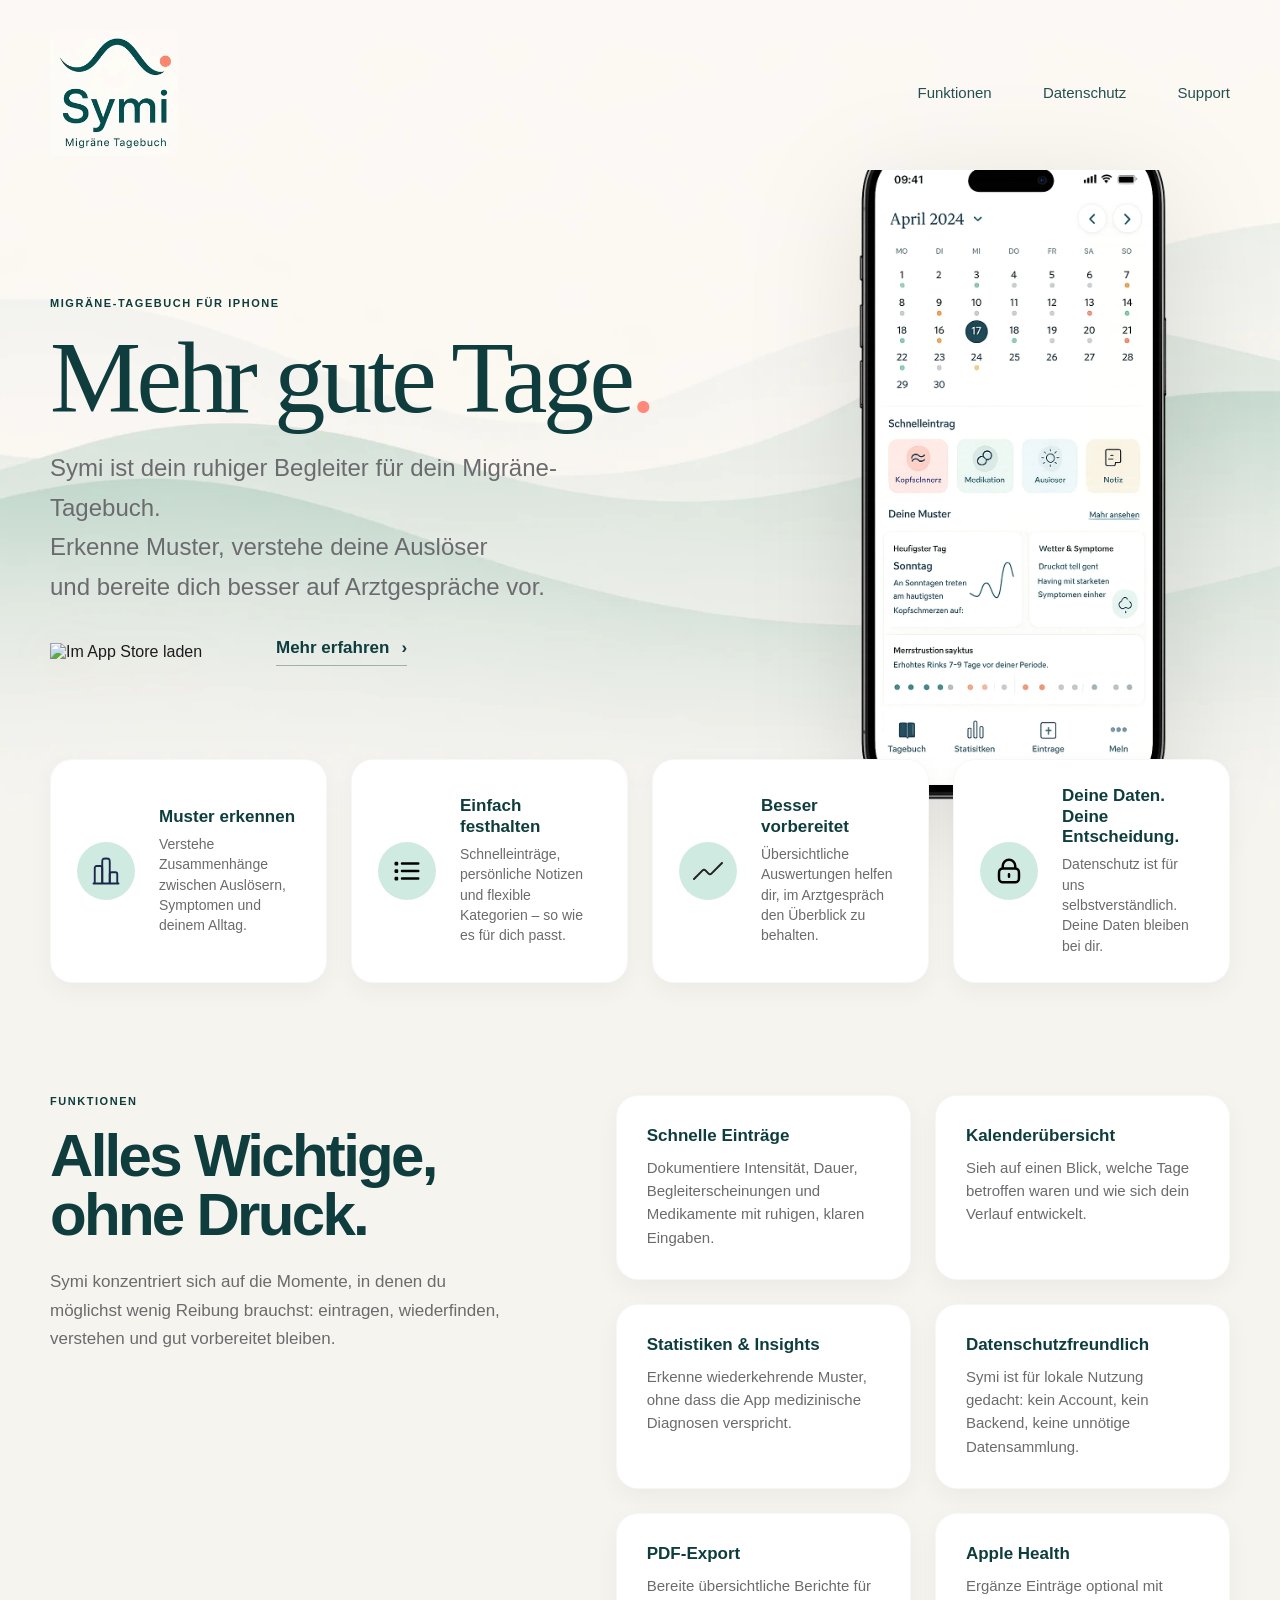
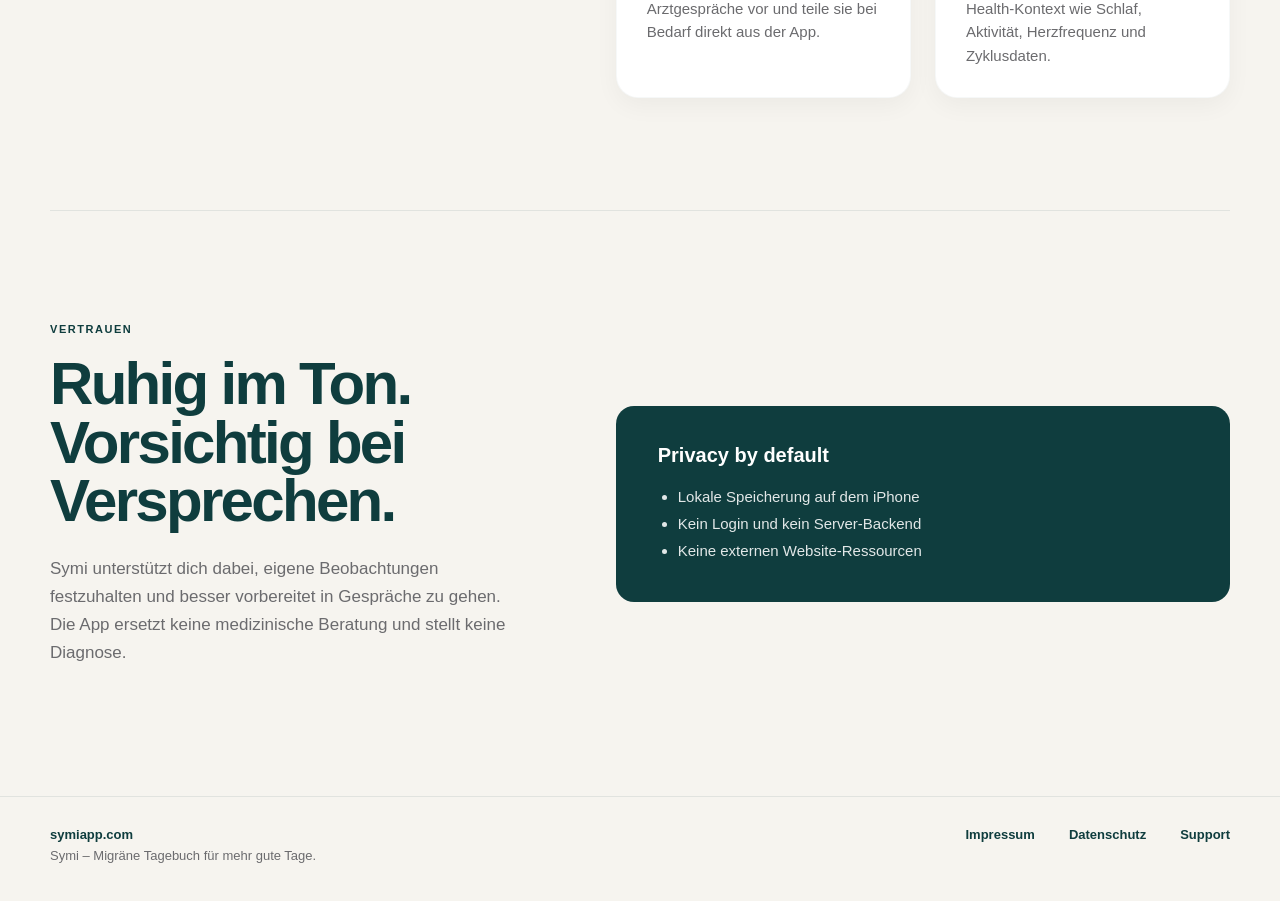
==== commit 4d8d4306: "style" ====
--- a/index.html
+++ b/index.html
@@ -117,30 +117,13 @@
               <h3>Datenschutzfreundlich</h3>
               <p>Symi ist für lokale Nutzung gedacht: kein Account, kein Backend, keine unnötige Datensammlung.</p>
             </article>
-          </div>
-        </div>
-      </section>
-
-      <div class="container">
-        <div class="divider"></div>
-      </div>
-
-      <section aria-labelledby="roadmap-title">
-        <div class="container roadmap-grid">
-          <div>
-            <p class="eyebrow">Ausblick</p>
-            <h2 class="section-title" id="roadmap-title">Sinnvolle Erweiterungen, klar gekennzeichnet.</h2>
-          </div>
-          <div class="roadmap-cards">
             <article class="card info-card">
-              <span class="pill">Zukünftig</span>
               <h3>PDF-Export</h3>
-              <p>Berichte für Arztgespräche sollen später einfach vorbereitet und geteilt werden können.</p>
+              <p>Bereite übersichtliche Berichte für Arztgespräche vor und teile sie bei Bedarf direkt aus der App.</p>
             </article>
             <article class="card info-card">
-              <span class="pill">Zukünftig</span>
               <h3>Apple Health</h3>
-              <p>Eine mögliche Integration wird nur dann ergänzt, wenn sie den ruhigen Ablauf verbessert.</p>
+              <p>Ergänze Einträge optional mit Health-Kontext wie Schlaf, Aktivität, Herzfrequenz und Zyklusdaten.</p>
             </article>
           </div>
         </div>
@@ -189,4 +172,4 @@
   </div>
 </body>
 
-</html>+</html>
--- a/styles.css
+++ b/styles.css
@@ -370,6 +370,89 @@
       font-weight: 600;
     }
 
+    .subpage .header {
+      position: static;
+      padding: 30px 0 24px;
+      border-bottom: 1px solid var(--line);
+    }
+
+    .content-page {
+      background:
+        radial-gradient(circle at 82% 0%, rgba(142, 205, 184, 0.24), transparent 34%),
+        var(--bg);
+    }
+
+    .content-hero {
+      padding: 90px 0 76px;
+    }
+
+    .content-layout {
+      display: grid;
+      grid-template-columns: 0.82fr 1.18fr;
+      gap: clamp(44px, 7vw, 96px);
+      align-items: start;
+    }
+
+    .content-hero h1 {
+      margin-bottom: 0;
+      color: var(--primary);
+      font-family: ui-serif, "New York", Georgia, Cambria, "Times New Roman", serif;
+      font-size: clamp(48px, 6vw, 82px);
+      line-height: 1;
+      font-weight: 500;
+    }
+
+    .content-card {
+      padding: 34px 38px;
+    }
+
+    .content-card p,
+    .content-narrow p,
+    .content-narrow li {
+      color: var(--muted);
+      font-size: 16px;
+      line-height: 1.75;
+    }
+
+    .content-card p:last-child,
+    .content-narrow p:last-child {
+      margin-bottom: 0;
+    }
+
+    .content-section {
+      padding: 0 0 104px;
+    }
+
+    .content-narrow {
+      max-width: 820px;
+    }
+
+    .content-narrow h2 {
+      margin: 54px 0 14px;
+      color: var(--primary);
+      font-size: 25px;
+      line-height: 1.2;
+    }
+
+    .content-narrow h2:first-child {
+      margin-top: 0;
+    }
+
+    .content-narrow ul {
+      margin: 0 0 24px;
+      padding-left: 22px;
+    }
+
+    .content-narrow li + li {
+      margin-top: 8px;
+    }
+
+    .content-narrow a {
+      color: var(--primary);
+      font-weight: 700;
+      border-bottom: 1px solid rgba(15, 61, 62, 0.35);
+    }
+
     @media (max-width: 980px) {
       .hero {
         min-height: auto;
@@ -379,7 +462,8 @@
       .hero-grid,
       .section-grid,
       .roadmap-grid,
-      .trust-grid {
+      .trust-grid,
+      .content-layout {
         grid-template-columns: 1fr;
       }
 
@@ -460,4 +544,16 @@
       .footer-links {
         flex-wrap: wrap;
       }
-    }+
+      .content-hero {
+        padding: 66px 0 58px;
+      }
+
+      .content-card {
+        padding: 28px;
+      }
+
+      .content-section {
+        padding-bottom: 82px;
+      }
+    }
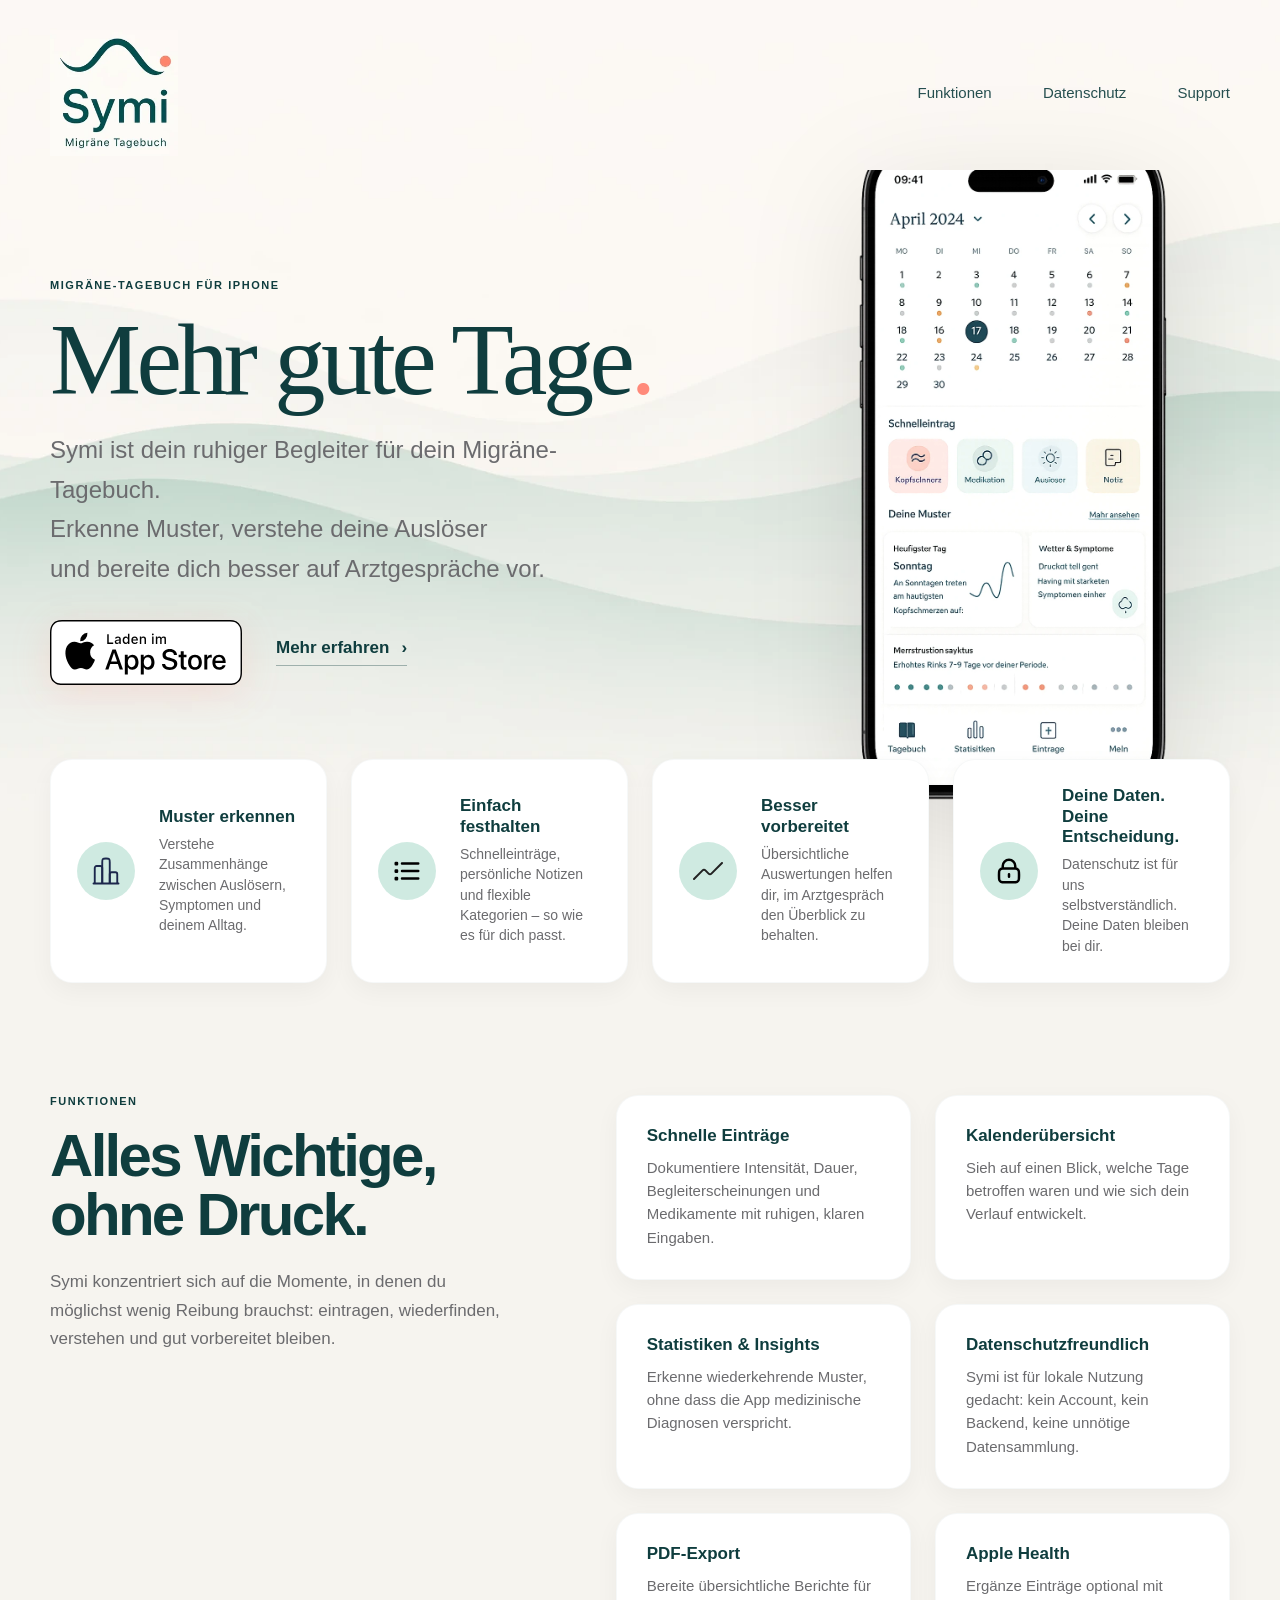
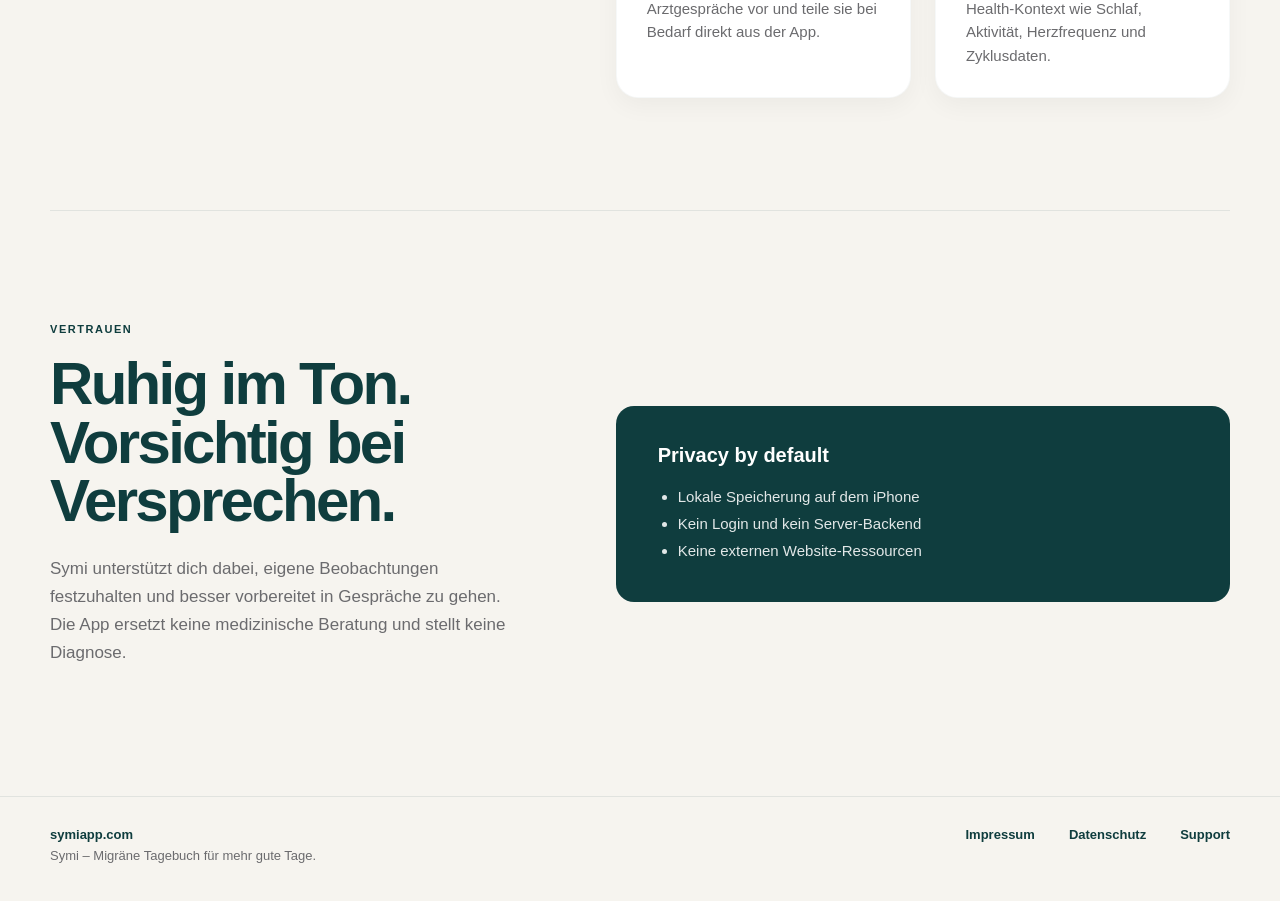
==== commit 9f1b0d17: "app store link" ====
--- a/index.html
+++ b/index.html
@@ -7,6 +7,29 @@
   <title>Symi – Migräne Tagebuch</title>
   <meta name="description"
     content="Symi ist dein ruhiger Begleiter für dein Migräne-Tagebuch. Erkenne Muster, verstehe deine Auslöser und bereite dich besser auf Arztgespräche vor." />
+  <meta name="theme-color" content="#0F3D3E" />
+  <link rel="canonical" href="https://symiapp.com/" />
+
+  <meta property="og:locale" content="de_DE" />
+  <meta property="og:type" content="website" />
+  <meta property="og:site_name" content="Symi" />
+  <meta property="og:title" content="Symi – Migräne Tagebuch" />
+  <meta property="og:description"
+    content="Symi ist dein ruhiger Begleiter für dein Migräne-Tagebuch. Erkenne Muster, verstehe deine Auslöser und bereite dich besser auf Arztgespräche vor." />
+  <meta property="og:url" content="https://symiapp.com/" />
+  <meta property="og:image" content="https://symiapp.com/assets/share_image.webp" />
+  <meta property="og:image:secure_url" content="https://symiapp.com/assets/share_image.webp" />
+  <meta property="og:image:type" content="image/webp" />
+  <meta property="og:image:width" content="1536" />
+  <meta property="og:image:height" content="1024" />
+  <meta property="og:image:alt" content="Symi Migräne-Tagebuch für iPhone" />
+
+  <meta name="twitter:card" content="summary_large_image" />
+  <meta name="twitter:title" content="Symi – Migräne Tagebuch" />
+  <meta name="twitter:description"
+    content="Symi ist dein ruhiger Begleiter für dein Migräne-Tagebuch. Erkenne Muster, verstehe deine Auslöser und bereite dich besser auf Arztgespräche vor." />
+  <meta name="twitter:image" content="https://symiapp.com/assets/share_image.webp" />
+  <meta name="twitter:image:alt" content="Symi Migräne-Tagebuch für iPhone" />
 
   <link rel="icon" href="/favicon.png" />
   <link rel="apple-touch-icon" href="/apple-touch-icon.png" />
@@ -40,7 +63,7 @@
               und bereite dich besser auf Arztgespräche vor.
             </p>
             <div class="hero-actions">
-              <a href="#" aria-label="Symi im App Store laden">
+              <a href="https://apps.apple.com/app/id6761906025" aria-label="Symi im App Store laden">
                 <img class="appstore-badge" src="/assets/get_on_appstore.svg" alt="Im App Store laden" />
               </a>
               <a class="text-link" href="#funktionen">Mehr erfahren <span aria-hidden="true">›</span></a>
--- a/styles.css
+++ b/styles.css
@@ -294,30 +294,6 @@
       background: var(--line);
     }
 
-    .roadmap-grid {
-      display: grid;
-      grid-template-columns: 0.86fr 1.14fr;
-      gap: clamp(56px, 8vw, 120px);
-      align-items: start;
-    }
-
-    .roadmap-cards {
-      display: grid;
-      grid-template-columns: repeat(2, minmax(0, 1fr));
-      gap: 24px;
-    }
-
-    .pill {
-      display: inline-flex;
-      margin-bottom: 16px;
-      padding: 5px 10px;
-      border-radius: 999px;
-      background: rgba(142, 205, 184, 0.32);
-      color: var(--primary);
-      font-size: 12px;
-      font-weight: 700;
-    }
-
     .trust-grid {
       display: grid;
       grid-template-columns: 0.86fr 1.14fr;
@@ -461,7 +437,6 @@
 
       .hero-grid,
       .section-grid,
-      .roadmap-grid,
       .trust-grid,
       .content-layout {
         grid-template-columns: 1fr;
@@ -481,8 +456,7 @@
       }
 
       .feature-grid,
-      .info-grid,
-      .roadmap-cards {
+      .info-grid {
         grid-template-columns: repeat(2, minmax(0, 1fr));
       }
     }
@@ -524,8 +498,7 @@
       }
 
       .feature-grid,
-      .info-grid,
-      .roadmap-cards {
+      .info-grid {
         grid-template-columns: 1fr;
       }
 
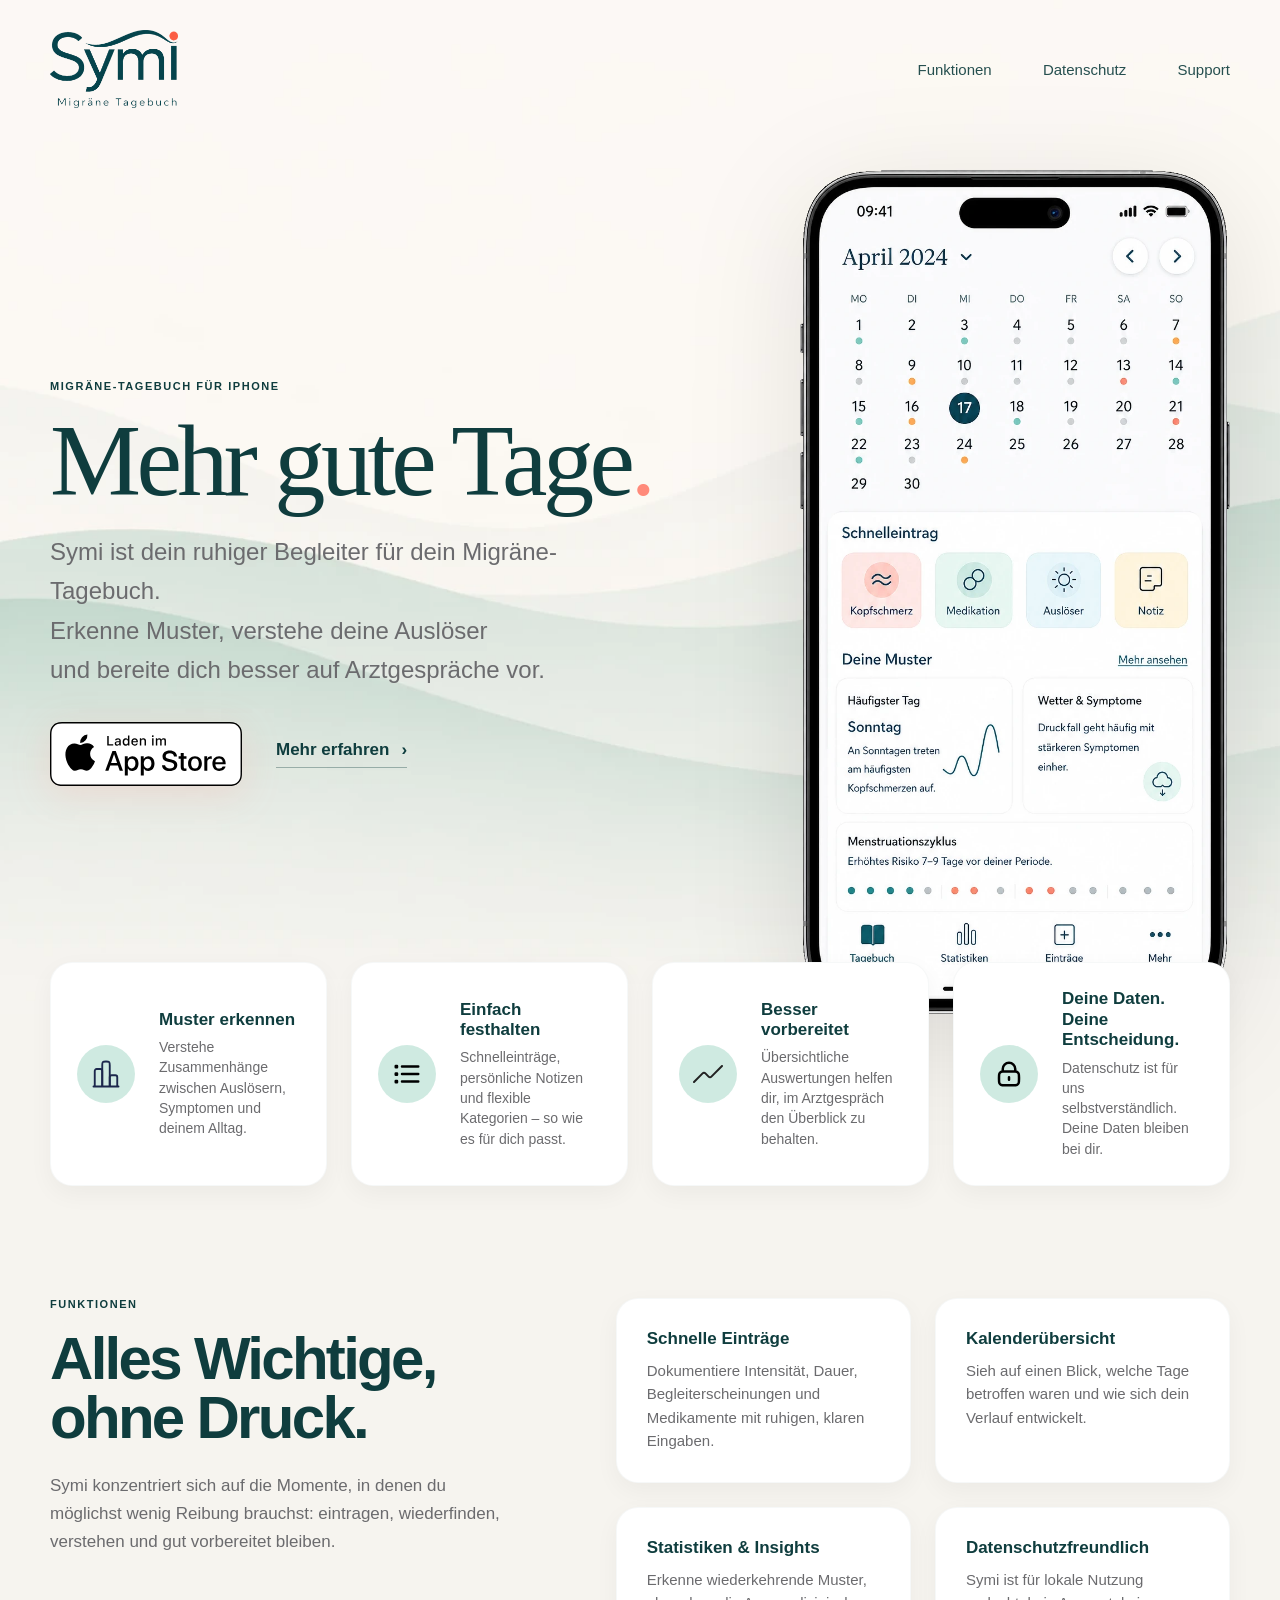
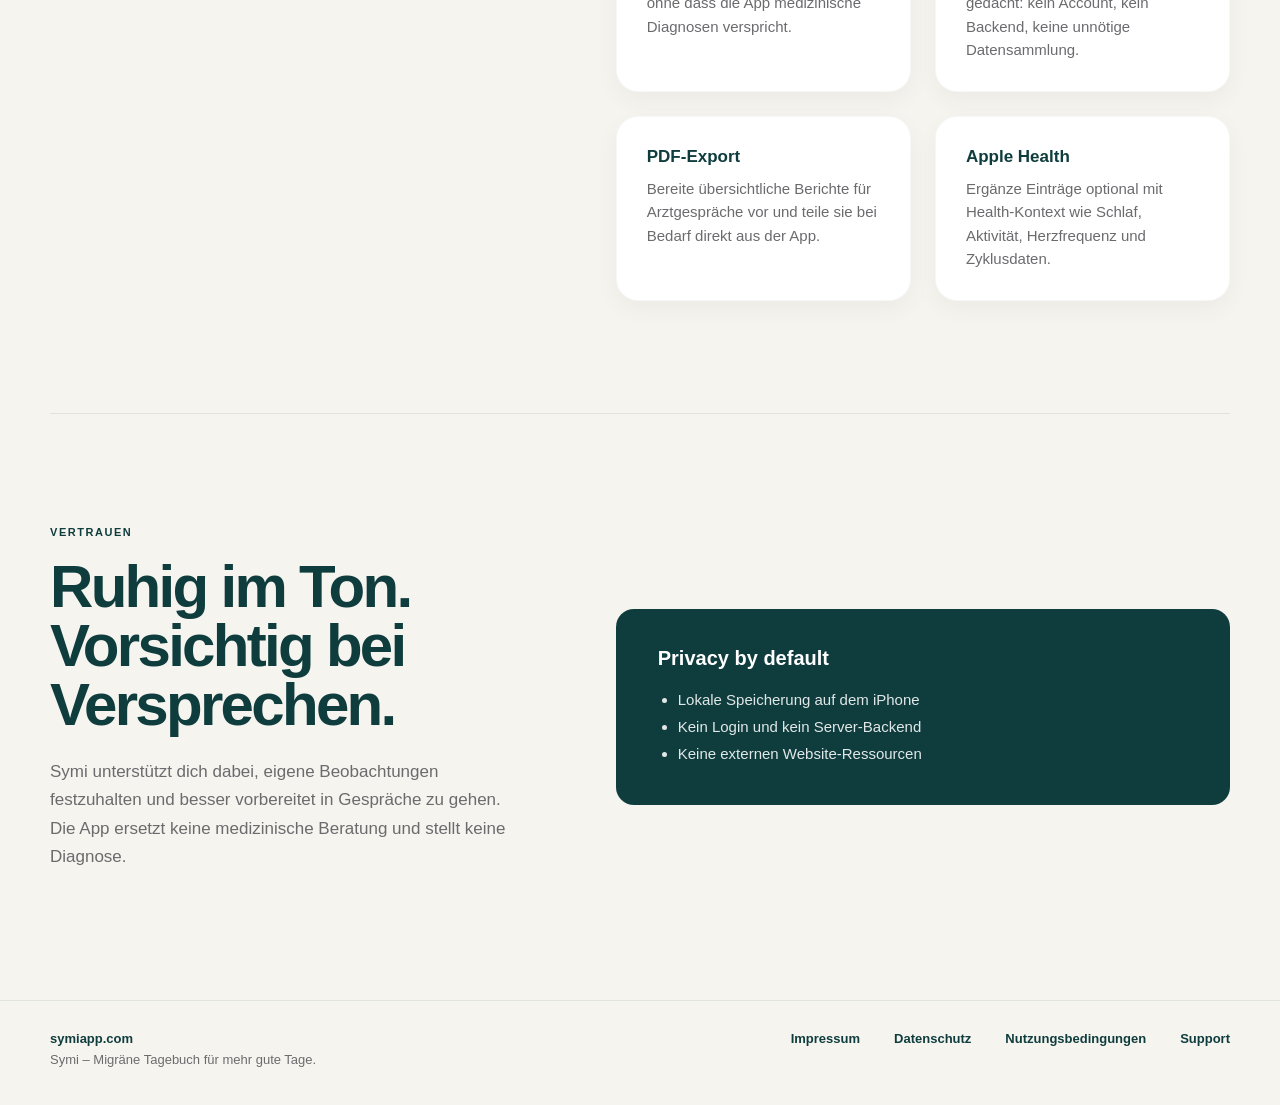
==== commit b7ad1443: "Terms" ====
--- a/index.html
+++ b/index.html
@@ -188,6 +188,7 @@
         <nav class="footer-links" aria-label="Footer Navigation">
           <a href="/impressum.html">Impressum</a>
           <a href="/privacy/">Datenschutz</a>
+          <a href="/terms/">Nutzungsbedingungen</a>
           <a href="/support.html">Support</a>
         </nav>
       </div>
